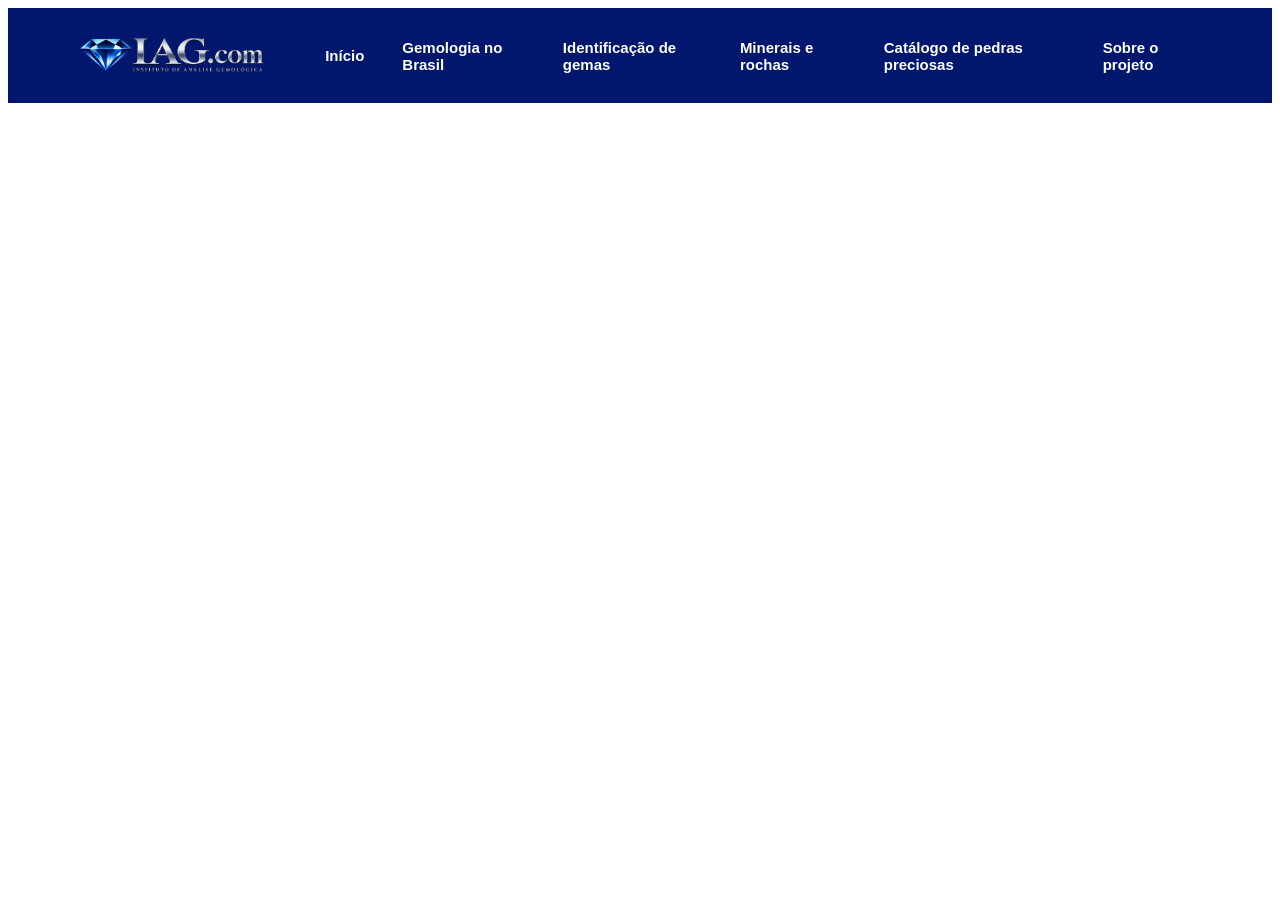
==== gemologia/front-end/brasil.html @ 61b3205f "Menu completo, imagem adicionada e alteração no html" ====
<!DOCTYPE html>
<html lang="pt-BR">
<head>
    <meta charset="UTF-8">
    <meta name="viewport" content="width=device-width, initial-scale=1.0">
    <title>Gemologia no Brasil</title>
    <link rel="stylesheet" href="css/style.css">
</head>
<body>
    <header>
        <div class="logoBarra">
            <a href="index.html" class="logo">
                <img src="imagens/Logotipo Diamante Azul IAG.com.png"
                alt="Logo do site/projeto">
            </a>
            <nav>
                <ul>
                    <li><a href="index.html">Início</a></li>
                    <li><a href="brasil.html">Gemologia no Brasil</a></li>
                    <li><a href="identificacao.html">Identificação de gemas</a></li>
                    <li><a href="minerais.html">Minerais e rochas</a></li>
                    <li><a href="catalogo.html">Catálogo de pedras preciosas</a></li>
                    <li><a href="sobre.html">Sobre o projeto</a></li>
                </ul>
            </nav>
        </div>
    </header>
    <main>
        <section>

        </section>
    </main>
    <footer>

    </footer>
</body>
</html>
---- gemologia/front-end/css/style.css ----
/* DESIGN SYSTEM */
:root {
    --cor-primaria: #00176D;
    --cor-secundaria: #0031E4;
    --cor-terciaria: #207ADB;
    --cor-clara: #ABE3FF;
    --cor-apoio: #006192;
    --cor-destaque: #4227B8;

    --cor-texto: #ffffff;

    --fonte-principal: Arial, sans-serif;
}

/* MENU */
.logoBarra {
    width: 100%;
    min-height: 75px;

    background-color: var(--cor-primaria);

    display: flex;
    align-items: center;
    justify-content: space-between;

    padding: 15px 5%;
    box-sizing: border-box;

    position: sticky;
    top: 0;
    z-index: 1000;
}
/* LOGO */
.logo{
    display: flex;
    align-items: center;
    flex-shrink: 0;
    margin-right: 40px;
}
.logo img{
    width: 200px;
    height: 65px;
    object-fit: contain;
}
/* menu */
.logoBarra nav{
    flex: 1;
}
/* NAVEGAÇÃO */
.logoBarra nav ul {
    display: flex;
    align-items: center;
    justify-content: space-between;
    gap: 10px;
    list-style: none;
    margin: 0;
    padding: 0;
}

/* links */
.logoBarra nav ul li a {
    display: block;
    color: var(--cor-texto);
    font-family: var(--fonte-principal);
    font-size: 15px;
    font-weight: 600;
    text-decoration: none;
    padding: 12px 14px;
    border-radius: 8px;
    transition: 0,3s;
}
/* HOVER */
.logoBarra nav ul li a:hover {
    background-color: var(--cor-secundaria);
    color: var(--cor-clara);
}

/* página atual */
.logoBarra nav ul li a[aria-current="page"]{
    background-color: var(--cor-apoio);
    color: var(--cor-texto);
}
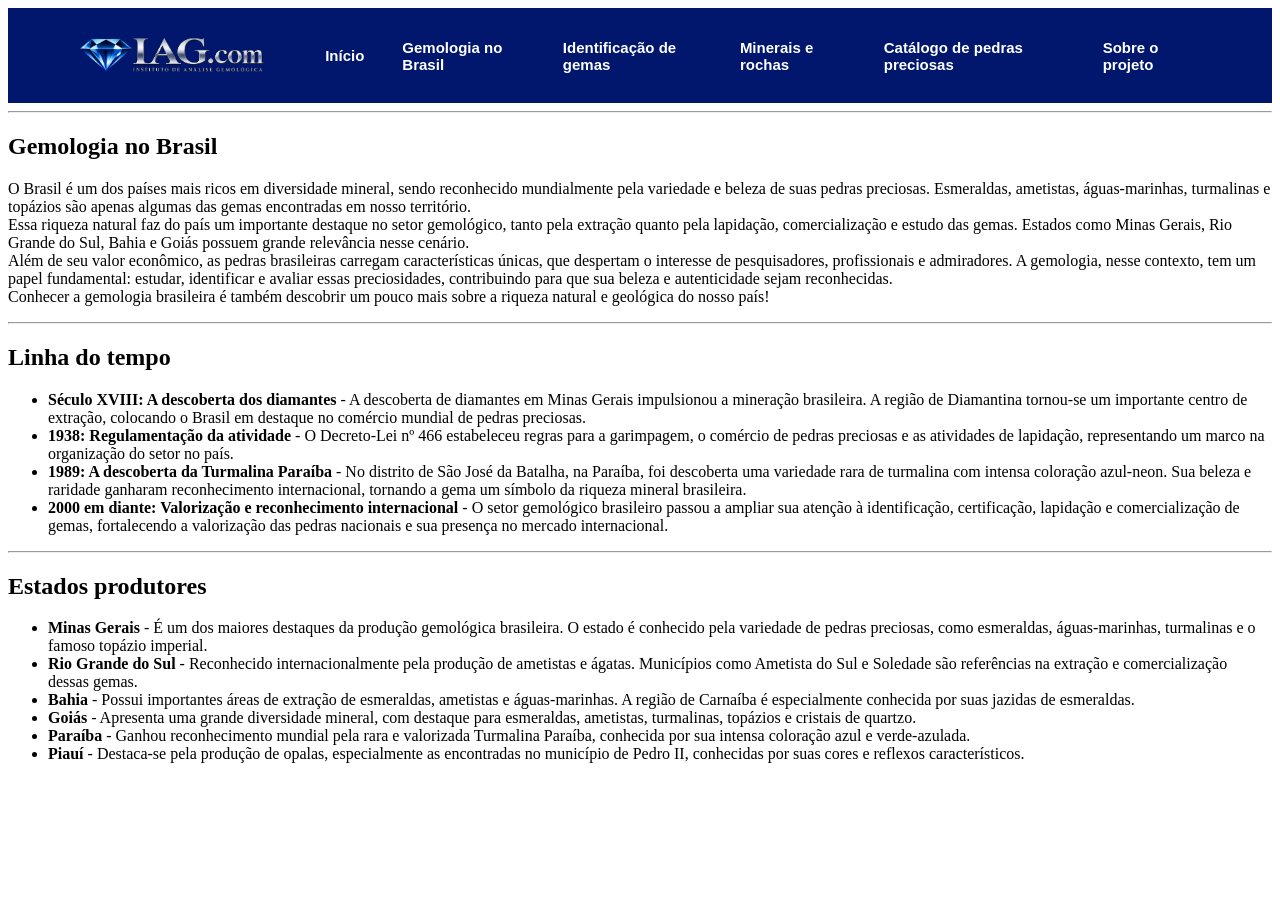
==== commit e0adb081: "Alguns textos escritos, desenvolvimento do html e algumas imagens" ====
--- a/gemologia/front-end/brasil.html
+++ b/gemologia/front-end/brasil.html
@@ -27,11 +27,37 @@
     </header>
     <main>
         <section>
+            <hr>
+            <h1>Gemologia no Brasil</h1>
+            <p>O Brasil é um dos países mais ricos em diversidade mineral, sendo reconhecido mundialmente pela variedade e beleza de suas pedras preciosas. Esmeraldas, ametistas, águas-marinhas, turmalinas e topázios são apenas algumas das gemas encontradas em nosso território. <br> Essa riqueza natural faz do país um importante destaque no setor gemológico, tanto pela extração quanto pela lapidação, comercialização e estudo das gemas. Estados como Minas Gerais, Rio Grande do Sul, Bahia e Goiás possuem grande relevância nesse cenário. <br> Além de seu valor econômico, as pedras brasileiras carregam características únicas, que despertam o interesse de pesquisadores, profissionais e admiradores. A gemologia, nesse contexto, tem um papel fundamental: estudar, identificar e avaliar essas preciosidades, contribuindo para que sua beleza e autenticidade sejam reconhecidas. <br> Conhecer a gemologia brasileira é também descobrir um pouco mais sobre a riqueza natural e geológica do nosso país!</p>
+        </section>
 
+        <section>
+            <hr>
+            <h2>Linha do tempo</h2>
+            <ul>
+                <li><strong>Século XVIII: A descoberta dos diamantes</strong> - A descoberta de diamantes em Minas Gerais impulsionou a mineração brasileira. A região de Diamantina tornou-se um importante centro de extração, colocando o Brasil em destaque no comércio mundial de pedras preciosas.</li>
+                <li><strong>1938: Regulamentação da atividade</strong> - O Decreto-Lei nº 466 estabeleceu regras para a garimpagem, o comércio de pedras preciosas e as atividades de lapidação, representando um marco na organização do setor no país.</li>
+                <li><strong>1989: A descoberta da Turmalina Paraíba</strong> - No distrito de São José da Batalha, na Paraíba, foi descoberta uma variedade rara de turmalina com intensa coloração azul-neon. Sua beleza e raridade ganharam reconhecimento internacional, tornando a gema um símbolo da riqueza mineral brasileira.</li>
+                <li><strong>2000 em diante: Valorização e reconhecimento internacional</strong> - O setor gemológico brasileiro passou a ampliar sua atenção à identificação, certificação, lapidação e comercialização de gemas, fortalecendo a valorização das pedras nacionais e sua presença no mercado internacional.</li>
+            </ul>
+        </section>
+
+        <section>
+            <hr>
+            <h2>Estados produtores</h2>
+            <ul>
+                <li><strong>Minas Gerais</strong> - É um dos maiores destaques da produção gemológica brasileira. O estado é conhecido pela variedade de pedras preciosas, como esmeraldas, águas-marinhas, turmalinas e o famoso topázio imperial.</li>
+                <li><strong>Rio Grande do Sul</strong> - Reconhecido internacionalmente pela produção de ametistas e ágatas. Municípios como Ametista do Sul e Soledade são referências na extração e comercialização dessas gemas.</li>
+                <li><strong>Bahia</strong> - Possui importantes áreas de extração de esmeraldas, ametistas e águas-marinhas. A região de Carnaíba é especialmente conhecida por suas jazidas de esmeraldas.</li>
+                <li><strong>Goiás</strong> - Apresenta uma grande diversidade mineral, com destaque para esmeraldas, ametistas, turmalinas, topázios e cristais de quartzo.</li>
+                <li><strong>Paraíba</strong> - Ganhou reconhecimento mundial pela rara e valorizada Turmalina Paraíba, conhecida por sua intensa coloração azul e verde-azulada.</li>
+                <li><strong>Piauí</strong> - Destaca-se pela produção de opalas, especialmente as encontradas no município de Pedro II, conhecidas por suas cores e reflexos característicos.</li>
+            </ul>
         </section>
     </main>
     <footer>
-
+        <!--Não sei o que colocar aqui, nem entendi aquela parte dos links lá-->
     </footer>
 </body>
 </html>
--- a/gemologia/front-end/css/style.css
+++ b/gemologia/front-end/css/style.css
@@ -6,9 +6,7 @@
     --cor-clara: #ABE3FF;
     --cor-apoio: #006192;
     --cor-destaque: #4227B8;
-
     --cor-texto: #ffffff;
-
     --fonte-principal: Arial, sans-serif;
 }
 
@@ -16,20 +14,17 @@
 .logoBarra {
     width: 100%;
     min-height: 75px;
-
     background-color: var(--cor-primaria);
-
     display: flex;
     align-items: center;
     justify-content: space-between;
-
     padding: 15px 5%;
     box-sizing: border-box;
-
     position: sticky;
     top: 0;
     z-index: 1000;
 }
+
 /* LOGO */
 .logo{
     display: flex;
@@ -37,15 +32,18 @@
     flex-shrink: 0;
     margin-right: 40px;
 }
+
 .logo img{
     width: 200px;
     height: 65px;
     object-fit: contain;
 }
-/* menu */
+
+/* MENU */
 .logoBarra nav{
     flex: 1;
 }
+
 /* NAVEGAÇÃO */
 .logoBarra nav ul {
     display: flex;
@@ -57,7 +55,7 @@
     padding: 0;
 }
 
-/* links */
+/* LINKS */
 .logoBarra nav ul li a {
     display: block;
     color: var(--cor-texto);
@@ -69,14 +67,33 @@
     border-radius: 8px;
     transition: 0,3s;
 }
+
 /* HOVER */
 .logoBarra nav ul li a:hover {
     background-color: var(--cor-secundaria);
     color: var(--cor-clara);
 }
 
-/* página atual */
+/* PÁGINA ATUAL */
 .logoBarra nav ul li a[aria-current="page"]{
     background-color: var(--cor-apoio);
     color: var(--cor-texto);
+}
+
+/* ACESSIBILIDADE */
+.logoBarra nav ul li a:focus-visible{
+    outline: 3px solid var(--cor-clara);
+    outline-offset: 3px;
+}
+
+/* GALERIA: INÍCIO */
+.galeria {
+    display: flex;
+    gap: 10px;
+}
+
+.galeria img {
+    width: 15%;
+    border: 2px solid white;
+    border-radius: 50%;
 }
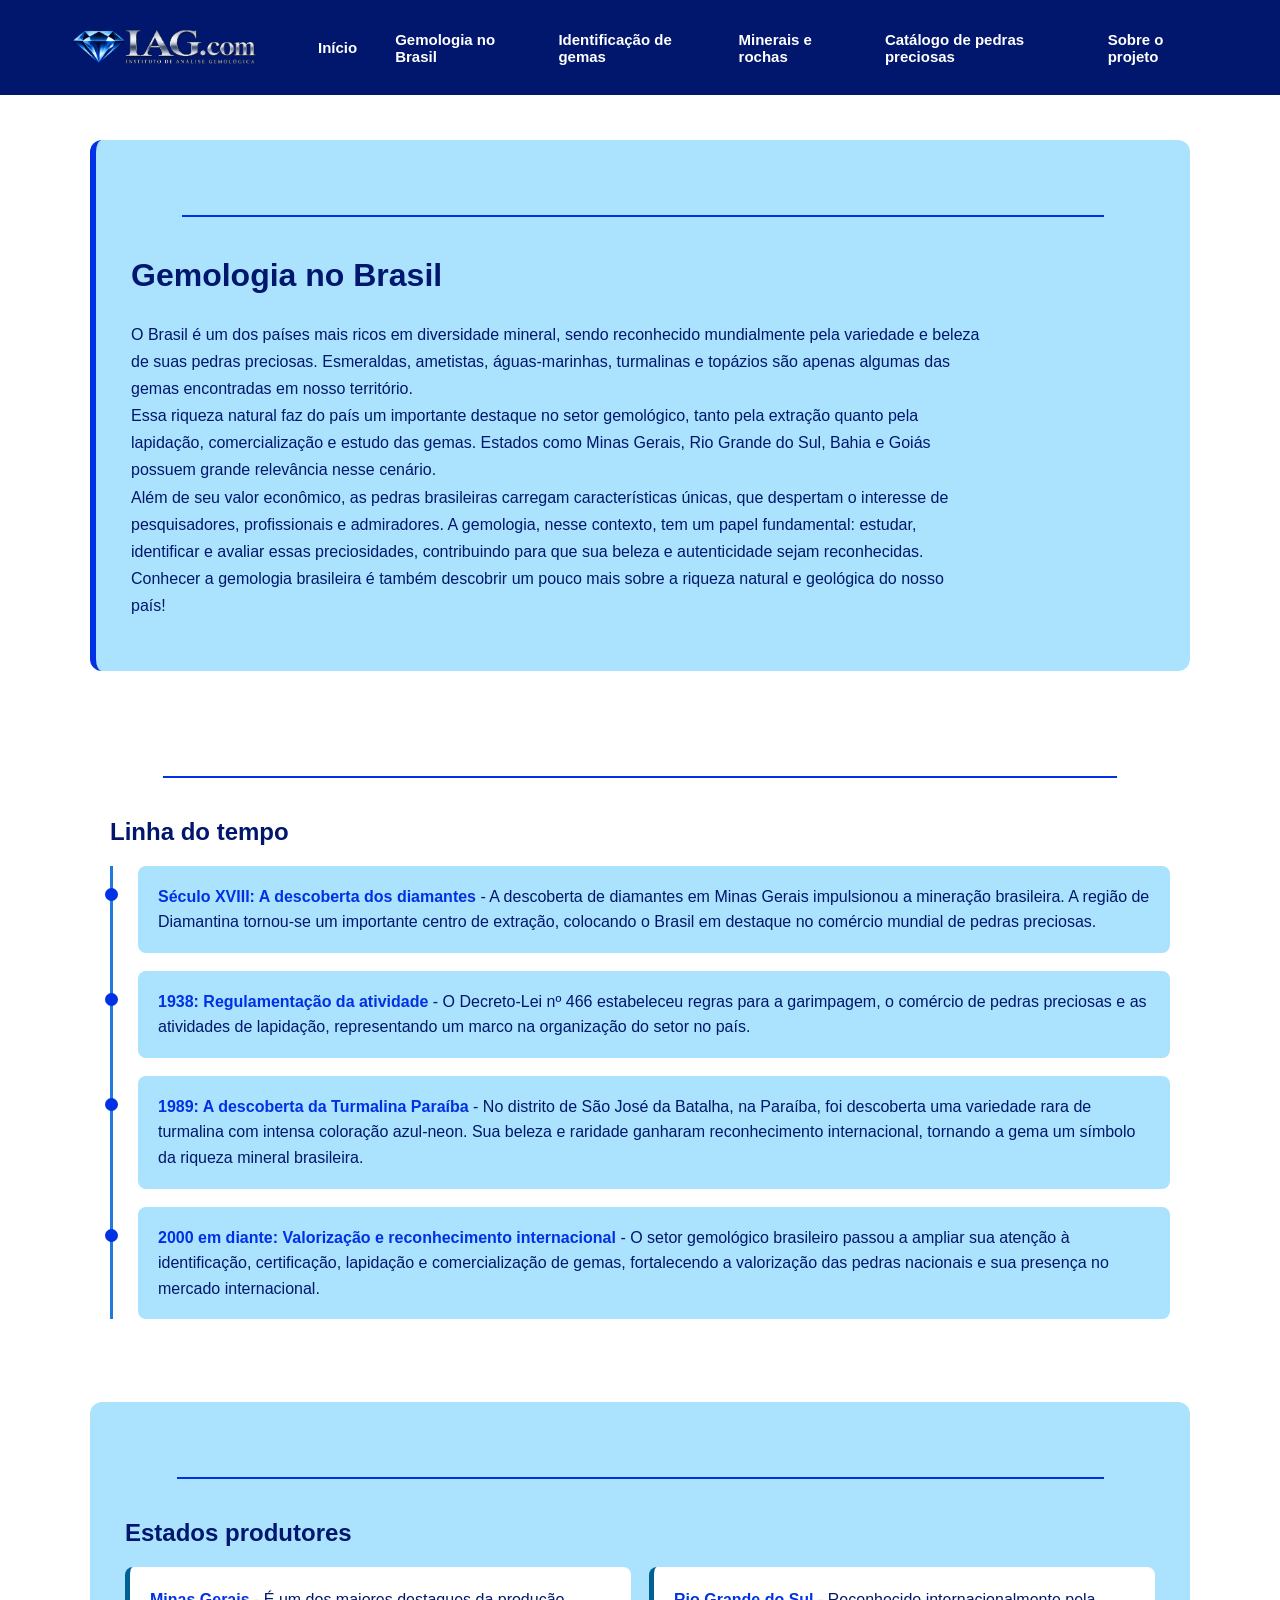
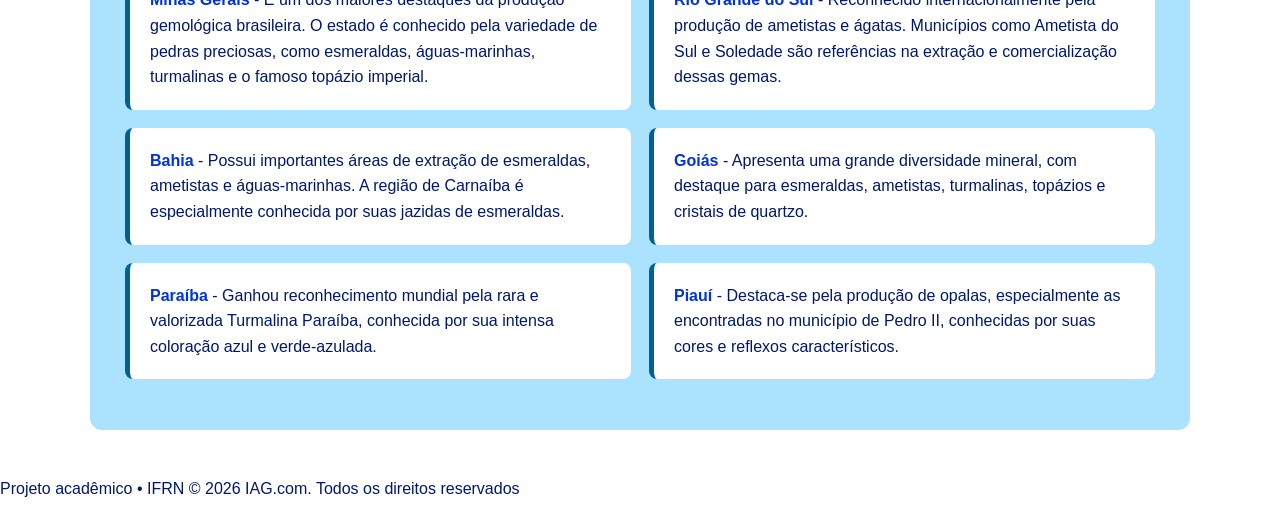
==== commit 67e16283: "Desenvolvimento de textos das páginas e algumas imagens" ====
--- a/gemologia/front-end/brasil.html
+++ b/gemologia/front-end/brasil.html
@@ -6,7 +6,7 @@
     <title>Gemologia no Brasil</title>
     <link rel="stylesheet" href="css/style.css">
 </head>
-<body>
+<body class="pagina-brasil">
     <header>
         <div class="logoBarra">
             <a href="index.html" class="logo">
@@ -26,13 +26,13 @@
         </div>
     </header>
     <main>
-        <section>
+        <section class="intro-brasil">
             <hr>
             <h1>Gemologia no Brasil</h1>
             <p>O Brasil é um dos países mais ricos em diversidade mineral, sendo reconhecido mundialmente pela variedade e beleza de suas pedras preciosas. Esmeraldas, ametistas, águas-marinhas, turmalinas e topázios são apenas algumas das gemas encontradas em nosso território. <br> Essa riqueza natural faz do país um importante destaque no setor gemológico, tanto pela extração quanto pela lapidação, comercialização e estudo das gemas. Estados como Minas Gerais, Rio Grande do Sul, Bahia e Goiás possuem grande relevância nesse cenário. <br> Além de seu valor econômico, as pedras brasileiras carregam características únicas, que despertam o interesse de pesquisadores, profissionais e admiradores. A gemologia, nesse contexto, tem um papel fundamental: estudar, identificar e avaliar essas preciosidades, contribuindo para que sua beleza e autenticidade sejam reconhecidas. <br> Conhecer a gemologia brasileira é também descobrir um pouco mais sobre a riqueza natural e geológica do nosso país!</p>
         </section>
 
-        <section>
+        <section class="linha-tempo">
             <hr>
             <h2>Linha do tempo</h2>
             <ul>
@@ -43,7 +43,7 @@
             </ul>
         </section>
 
-        <section>
+        <section class="estados-produtores">
             <hr>
             <h2>Estados produtores</h2>
             <ul>
@@ -57,7 +57,7 @@
         </section>
     </main>
     <footer>
-        <!--Não sei o que colocar aqui, nem entendi aquela parte dos links lá-->
+        <p>Projeto acadêmico • IFRN © 2026 IAG.com. Todos os direitos reservados</p>
     </footer>
 </body>
 </html>
--- a/gemologia/front-end/css/style.css
+++ b/gemologia/front-end/css/style.css
@@ -7,7 +7,78 @@
     --cor-apoio: #006192;
     --cor-destaque: #4227B8;
     --cor-texto: #ffffff;
+    --cor-fundo: #ffffff;
     --fonte-principal: Arial, sans-serif;
+}
+
+/* CONFIGURAÇÕES GERAIS */
+* {
+    box-sizing: border-box;
+}
+body {
+    margin: 0;
+    padding: 0;
+    font-family: var(--fonte-principal);
+    background-color: var(--cor-fundo);
+    color: var(--cor-primaria);
+}
+
+main {
+    width: 90%;
+    max-width: 1100px;
+    margin: 40px auto;
+}
+
+section {
+    margin-bottom: 45px;
+}
+
+h1 {
+    font-size: 32px;
+    color: var(--cor-primaria);
+}
+
+h2 {
+    font-size: 24px;
+    color: var(--cor-primaria);
+}
+
+h3 {
+    font-size: 18px;
+    color: var(--cor-primaria);
+}
+
+p {
+    font-size: 16px;
+    line-height: 1.7;
+}
+
+img {
+    max-width: 100%;
+    height: auto;
+}
+
+a {
+    color: var(--cor-secundaria);
+    text-decoration: underline;
+    transition: 0.3s;
+}
+
+a:hover {
+    color: var(--cor-destaque);
+}
+
+a:focus-visible {
+    outline: 3px solid var(--cor-secundaria);
+    outline-offset: 3px;
+}
+
+hr {
+    border: none;
+    height: 2px;
+    background-color: var(--cor-secundaria);
+    width: 90%;
+    margin: 40px auto;
 }
 
 /* MENU */
@@ -20,6 +91,9 @@
     justify-content: space-between;
     padding: 15px 5%;
     box-sizing: border-box;
+}
+
+header {
     position: sticky;
     top: 0;
     z-index: 1000;
@@ -96,4 +170,131 @@
     width: 15%;
     border: 2px solid white;
     border-radius: 50%;
+}
+
+/* PÁGINA GEOLOGIA NO BRASIL */
+.pagina-brasil main {
+    width: 90%;
+    max-width: 1100px;
+    margin: 45px auto;
+}
+/* APRESENTAÇÃO */
+.intro-brasil {
+    background-color: var(--cor-clara);
+    padding: 35px;
+    border-radius: 12px;
+    border-left: 6px solid var(--cor-secundaria);
+}
+
+.intro-brasil h1 {
+    margin-top: 0;
+}
+
+.intro-brasil p {
+    max-width: 850px;
+}
+
+/* LINHA DO TEMPO */
+
+.linha-tempo {
+    padding: 20px;
+}
+
+.linha-tempo ul {
+    list-style: none;
+    padding-left: 25px;
+    border-left: 3px solid var(--cor-terciaria);
+}
+
+.linha-tempo li {
+    position: relative;
+    background-color: var(--cor-clara);
+    padding: 18px 20px;
+    margin-bottom: 18px;
+    border-radius: 8px;
+    line-height: 1.6;
+    transition: 0.3s;
+}
+
+.linha-tempo li:hover {
+    background-color: var(--cor-terciaria);
+    color: var(--cor-texto);
+}
+
+.linha-tempo li::before {
+    content: "";
+    position: absolute;
+    width: 13px;
+    height: 13px;
+    background-color: var(--cor-secundaria);
+    border-radius: 50%;
+    left: -33px;
+    top: 22px;
+}
+
+.linha-tempo strong {
+    color: var(--cor-secundaria);
+}
+
+.linha-tempo li:hover strong {
+    color: var(--cor-texto);
+}
+
+/* ESTADOS PRODUTORES */
+.estados-produtores {
+    background-color: var(--cor-clara);
+    padding: 35px;
+    border-radius: 12px;
+}
+
+.estados-produtores ul {
+    display: grid;
+    grid-template-columns: repeat(2, 1fr);
+    gap: 18px;
+    list-style: none;
+    padding: 0;
+}
+
+.estados-produtores li {
+    background-color: var(--cor-fundo);
+    padding: 20px;
+    border-radius: 8px;
+    border-left: 5px solid var(--cor-apoio);
+    line-height: 1.6;
+    transition: 0,3s;
+}
+
+.estados-produtores li:hover {
+    border-left-color: var(--cor-destaque);
+}
+
+.estados-produtores strong {
+    color: var(--cor-secundaria);
+}
+
+/* GALERIA: MINERAIS E ROCHAS */
+.divMinRoc {
+    display: flex;
+}
+
+.divMinerais img {
+    width: 50%;
+    border: 2px solid white;
+    border-radius: 50%;
+}
+
+.divRochas img {
+    width: 35%;
+    border: 2px solid white;
+    border-radius: 50%;
+}
+
+.amostras {
+    display: flex;
+    gap: 15px;
+}
+
+.amostras img {
+    width: 20%;
+    border-radius: 10px;
 }
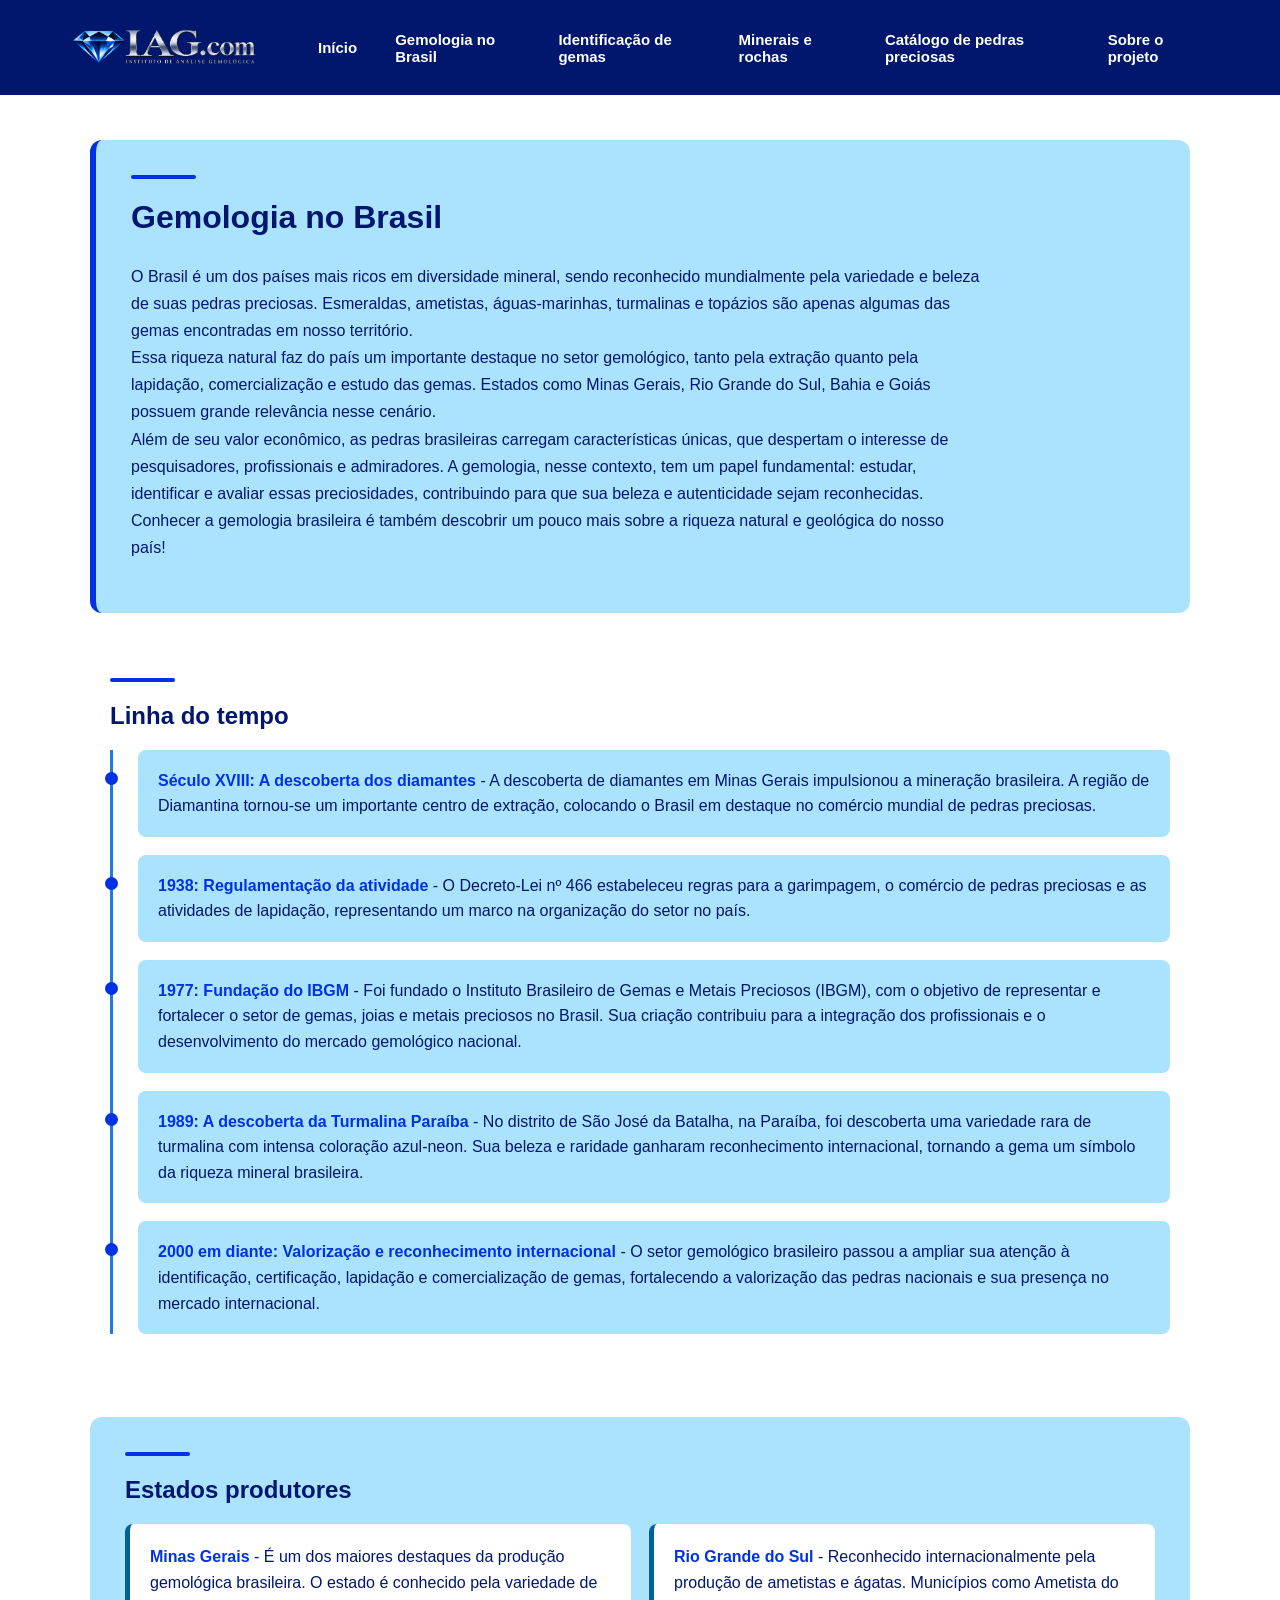
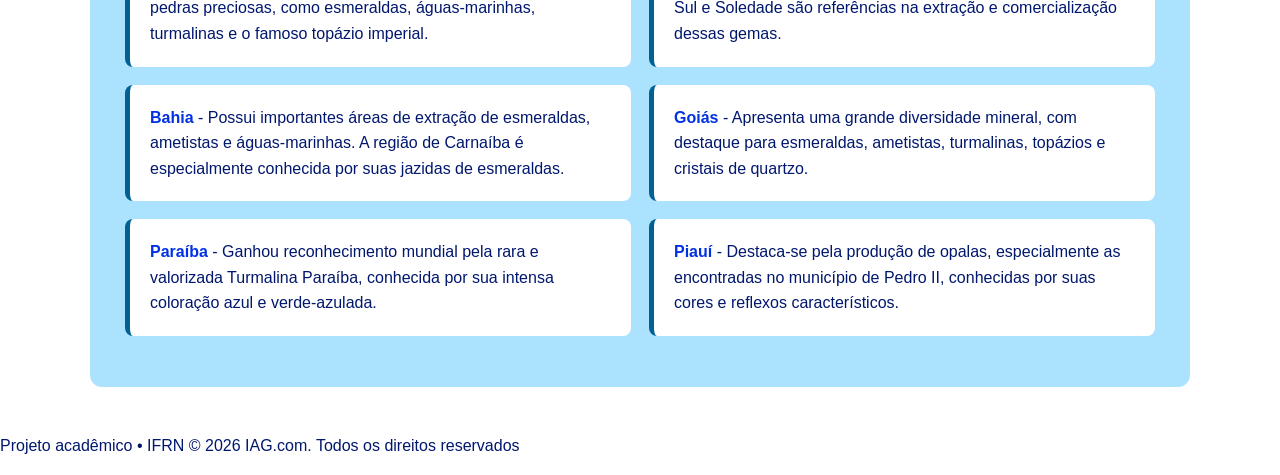
==== commit bfb654ea: "Imagens com fundo branco ou transparente e algumas alterações em imagens individuais" ====
--- a/gemologia/front-end/brasil.html
+++ b/gemologia/front-end/brasil.html
@@ -38,6 +38,7 @@
             <ul>
                 <li><strong>Século XVIII: A descoberta dos diamantes</strong> - A descoberta de diamantes em Minas Gerais impulsionou a mineração brasileira. A região de Diamantina tornou-se um importante centro de extração, colocando o Brasil em destaque no comércio mundial de pedras preciosas.</li>
                 <li><strong>1938: Regulamentação da atividade</strong> - O Decreto-Lei nº 466 estabeleceu regras para a garimpagem, o comércio de pedras preciosas e as atividades de lapidação, representando um marco na organização do setor no país.</li>
+                <li><strong>1977: Fundação do IBGM</strong> - Foi fundado o Instituto Brasileiro de Gemas e Metais Preciosos (IBGM), com o objetivo de representar e fortalecer o setor de gemas, joias e metais preciosos no Brasil. Sua criação contribuiu para a integração dos profissionais e o desenvolvimento do mercado gemológico nacional.</li>
                 <li><strong>1989: A descoberta da Turmalina Paraíba</strong> - No distrito de São José da Batalha, na Paraíba, foi descoberta uma variedade rara de turmalina com intensa coloração azul-neon. Sua beleza e raridade ganharam reconhecimento internacional, tornando a gema um símbolo da riqueza mineral brasileira.</li>
                 <li><strong>2000 em diante: Valorização e reconhecimento internacional</strong> - O setor gemológico brasileiro passou a ampliar sua atenção à identificação, certificação, lapidação e comercialização de gemas, fortalecendo a valorização das pedras nacionais e sua presença no mercado internacional.</li>
             </ul>
--- a/gemologia/front-end/css/style.css
+++ b/gemologia/front-end/css/style.css
@@ -74,11 +74,12 @@
 }
 
 hr {
+    width: 65px;
+    height: 4px;
+    margin: 0 0 20px;
+    background-color: var(--cor-secundaria);
     border: none;
-    height: 2px;
-    background-color: var(--cor-secundaria);
-    width: 90%;
-    margin: 40px auto;
+    border-radius: 5px;
 }
 
 /* MENU */
@@ -160,16 +161,161 @@
     outline-offset: 3px;
 }
 
+/* Página inicial */
+.pagina-inicio .inicio-apresentacao {
+    background-color: var(--cor-primaria);
+    padding: 45px;
+    border-radius: 15px;
+    margin-bottom: 55px;
+    color: var(--cor-texto);
+}
+.pagina-inicio .inicio-apresentacao hr {
+    width: 80px;
+    height: 4px;
+    margin: 0 0 25px;
+    background-color: var(--cor-clara);
+    border-radius: 5px;
+}
+.pagina-inicio .inicio-apresentacao h1 {
+    color: var(--cor-texto);
+    margin-bottom: 20px;
+}
+.pagina-inicio .inicio-apresentacao p {
+    color: var(--cor-texto);
+    max-width: 800px;
+    margin-bottom: 30px;
+}
+.pagina-inicio .inicio-apresentacao > a {
+    display: inline-block;
+    background-color: var(--cor-secundaria);
+    color: var(--cor-texto);
+    padding: 14px 25px;
+    border-radius: 8px;
+    text-decoration: none;
+    font-weight: bold;
+    transition: 0.3s;
+}
+.pagina-inicio .inicio-apresentacao > a:hover {
+    background-color: var(--cor-destaque);
+}
+.pagina-inicio .inicio-conteudo {
+    margin-bottom: 60px;
+}
+.pagina-inicio .inicio-conteudo hr,
+.pagina-inicio .inicio-gemas hr {
+    width: 65px;
+    height: 4px;
+    margin: 0 0 20px;
+    background-color: var(--cor-secundaria);
+    border-radius: 5px;
+}
+.pagina-inicio .inicio-conteudo h2,
+.pagina-inicio .inicio-gemas h2 {
+    margin-bottom: 30px;
+}
+.pagina-inicio .inicio-conteudo ul {
+    display: grid;
+    grid-template-columns: repeat(2, 1fr);
+    gap: 20px;
+    list-style: none;
+    padding: 0;
+}
+.pagina-inicio .inicio-conteudo li {
+    background-color: var(--cor-clara);
+    border-left: 5px solid var(--cor-secundaria);
+    border-radius: 10px;
+    padding: 25px;
+    transition: 0.3s;
+}
+.pagina-inicio .inicio-conteudo {
+    margin-bottom: 60px;
+}
+.pagina-inicio .inicio-conteudo hr,
+.pagina-inicio .inicio-gemas hr {
+    width: 65px;
+    height: 4px;
+    margin: 0 0 20px;
+    background-color: var(--cor-secundaria);
+    border-radius: 5px;
+}
+.pagina-inicio .inicio-conteudo h2,
+.pagina-inicio .inicio-gemas h2 {
+    margin-bottom: 30px;
+}
+.pagina-inicio .inicio-conteudo ul {
+    display: grid;
+    grid-template-columns: repeat(2, 1fr);
+    gap: 20px;
+    list-style: none;
+    padding: 0;
+}
+.pagina-inicio .inicio-conteudo li {
+    background-color: var(--cor-clara);
+    border-left: 5px solid var(--cor-secundaria);
+    border-radius: 10px;
+    padding: 25px;
+    transition: 0.3s;
+}
+.pagina-inicio .inicio-conteudo li:hover {
+    background-color: var(--cor-terciaria);
+}
+.pagina-inicio .inicio-conteudo li a {
+    display: block;
+    color: var(--cor-primaria);
+    text-decoration: none;
+    font-weight: bold;
+}
+.pagina-inicio .inicio-conteudo li:hover a {
+    color: var(--cor-texto);
+}
+.pagina-inicio .inicio-gemas {
+    text-align: center;
+    margin-bottom: 60px;
+}
+.pagina-inicio .inicio-gemas hr {
+    margin: 0 auto 20px;
+}
 /* GALERIA: INÍCIO */
-.galeria {
+.pagina-inicio .galeria {
+    margin: 30px 0;
+}
+.pagina-inicio .galeria a {
     display: flex;
-    gap: 10px;
-}
-
-.galeria img {
-    width: 15%;
-    border: 2px solid white;
-    border-radius: 50%;
+    flex-direction: row;
+    gap: 22px;
+    width: 100%;
+    background: transparent;
+    padding: 0;
+    overflow: visible;
+}
+.pagina-inicio .galeria img {
+    flex: 1;
+    min-width: 0;
+    height: 220px;
+    object-fit: contain;
+    padding: 18px;
+    background-color: var(--cor-fundo);
+    border: 1px solid var(--cor-clara);
+    border-radius: 14px;
+    box-shadow: 0 3px 10px rgba(0, 23, 109, 0.06);
+    transition: transform 0.3s ease, box-shadow 0.3s ease;
+}
+.pagina-inicio .galeria img:hover {
+    transform: scale(1.06);
+    box-shadow: 0 6px 18px rgba(0, 23, 109, 0.15);
+}
+.pagina-inicio .inicio-gemas > a {
+    display: inline-block;
+    background-color: var(--cor-secundaria);
+    color: var(--cor-texto);
+    padding: 13px 22px;
+    border-radius: 8px;
+    text-decoration: none;
+    font-weight: bold;
+    transition: 0.3s;
+}
+.pagina-inicio .inicio-gemas > a:hover {
+    background-color: var(--cor-destaque);
 }
 
 /* PÁGINA GEOLOGIA NO BRASIL */
@@ -272,29 +418,137 @@
     color: var(--cor-secundaria);
 }
 
+/* PÁGINA MINERAIS E ROCHAS */
+body:has(.divMinRoc) main > section:first-child {
+    background-color: var(--cor-primaria);
+    color: var(--cor-texto);
+    padding: 40px;
+    margin: 35px auto;
+    border-radius: 16px;
+}
+body:has(.divMinRoc) main > section:first-child hr {
+    width: 65px;
+    height: 4px;
+    background-color: var(--cor-clara);
+    border: none;
+    border-radius: 5px;
+    margin: 0 0 22px;
+}
+.pagina-minerais main > section:first-child h1 {
+    display: block;
+    color: var(--cor-texto);
+    font-size: 32px;
+    margin: 20px 0;
+}
+body:has(.divMinRoc) main > section:first-child p {
+    font-size: 16px;
+    line-height: 1.8;
+    text-align: justify;
+}
+body:has(.divMinRoc) .divMinRoc {
+    display: grid;
+    grid-template-columns: 1fr 1fr;
+    gap: 30px;
+    margin: 35px 0;
+}
+body:has(.divMinRoc) .divMinerais,
+body:has(.divMinRoc) .divRochas {
+    background-color: var(--cor-clara);
+    padding: 25px;
+    border-radius: 15px;
+    border: 1px solid var(--cor-terciaria);
+}
+
+body:has(.divMinRoc) .divMinRoc h2 {
+    color: var(--cor-primaria);
+    font-size: 24px;
+    margin-bottom: 20px;
+}
+body:has(.divMinRoc) .divMinRoc img {
+    width: 100%;
+    height: 230px;
+    object-fit: cover;
+    border-radius: 12px;
+    margin-bottom: 20px;
+}
+body:has(.divMinRoc) .divMinRoc ul {
+    padding-left: 22px;
+    line-height: 1.7;
+}
+body:has(.divMinRoc) .divMinRoc li {
+    margin-bottom: 12px;
+    color: var(--cor-primaria);
+}
+
 /* GALERIA: MINERAIS E ROCHAS */
-.divMinRoc {
+body:has(.divMinRoc) main > section:last-child {
+    margin: 50px 0;
+}
+
+body:has(.divMinRoc) main > section:last-child h2 {
+    color: var(--cor-primaria);
+    font-size: 24px;
+    margin-bottom: 25px;
+}
+
+body:has(.divMinRoc) .amostras {
+    display: grid;
+    grid-template-columns: repeat(4, 1fr);
+    gap: 22px;
+}
+
+body:has(.divMinRoc) .amostras img {
+    width: 100%;
+    height: 210px;
+    object-fit: cover;
+    padding: 8px;
+    background-color: var(--cor-fundo);
+    border: 1px solid var(--cor-clara);
+    border-radius: 14px;
+    box-shadow: 0 3px 10px rgba(0, 23, 109, 0.08);
+    transition: box-shadow 0.3s ease, border-color 0.3s ease;
+}
+
+body:has(.divMinRoc) .amostras img:hover {
+    border-color: var(--cor-secundaria);
+    box-shadow: 0 6px 16px rgba(0, 23, 109, 0.18);
+}
+
+/* GALERIA: CATÁLOGO */
+.cat > {
     display: flex;
 }
 
-.divMinerais img {
-    width: 50%;
-    border: 2px solid white;
+.cat div img {
+    width: 15%;
+    border: 2px;
+    border-color: var(--cor-secundaria);
     border-radius: 50%;
 }
 
-.divRochas img {
-    width: 35%;
-    border: 2px solid white;
-    border-radius: 50%;
-}
-
-.amostras {
-    display: flex;
-    gap: 15px;
-}
-
-.amostras img {
+/* ALTERAÇÕES EM IMAGENS INDIVIDUAIS */
+
+#agua-marinha {
+    position: relative;
+    top: 30px;
+    width: 23%;
+}
+
+#esmeralda2 {
+    position: relative;
+    top: 25px;
     width: 20%;
-    border-radius: 10px;
+}
+
+#granada {
+    position: relative;
+    top: 50px;
+    width: 19%;
+}
+
+#rubi {
+    position: relative;
+    bottom: 1;
+    right: 50px;
+    width: 27%;
 }
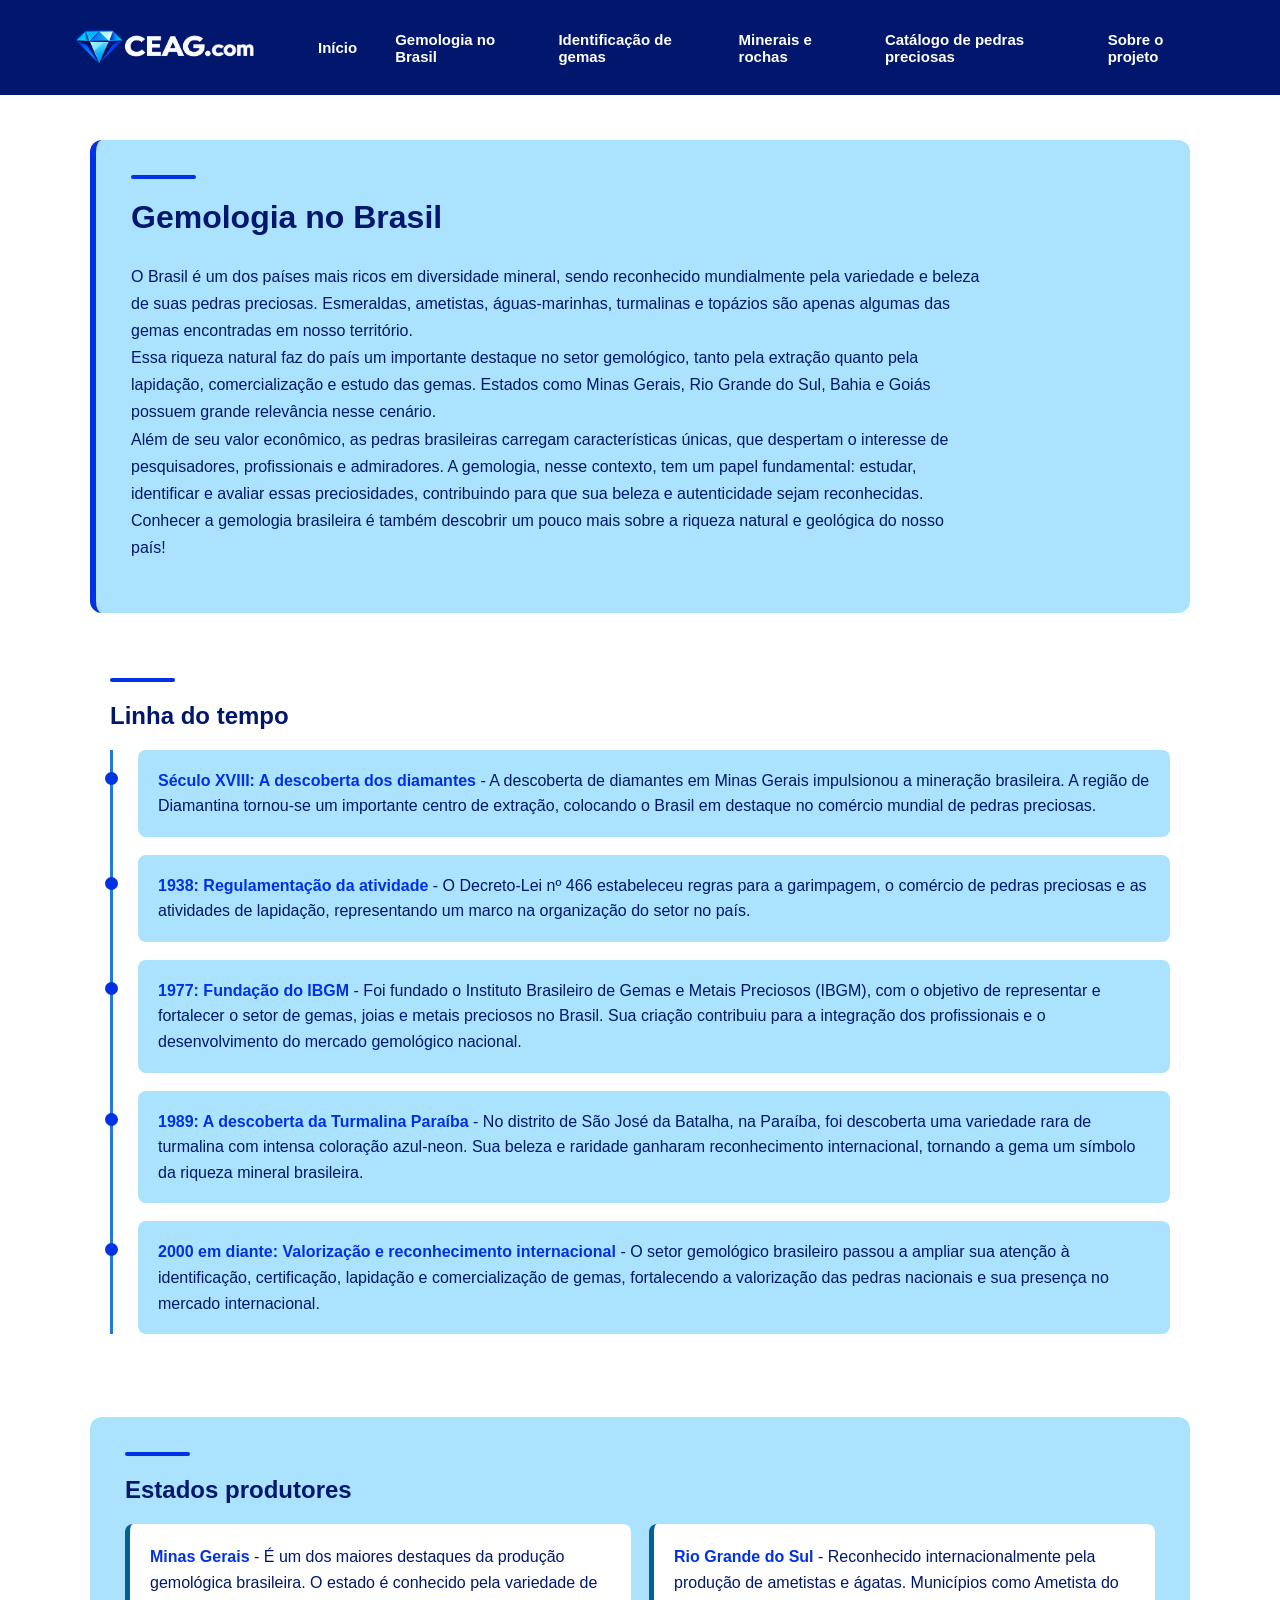
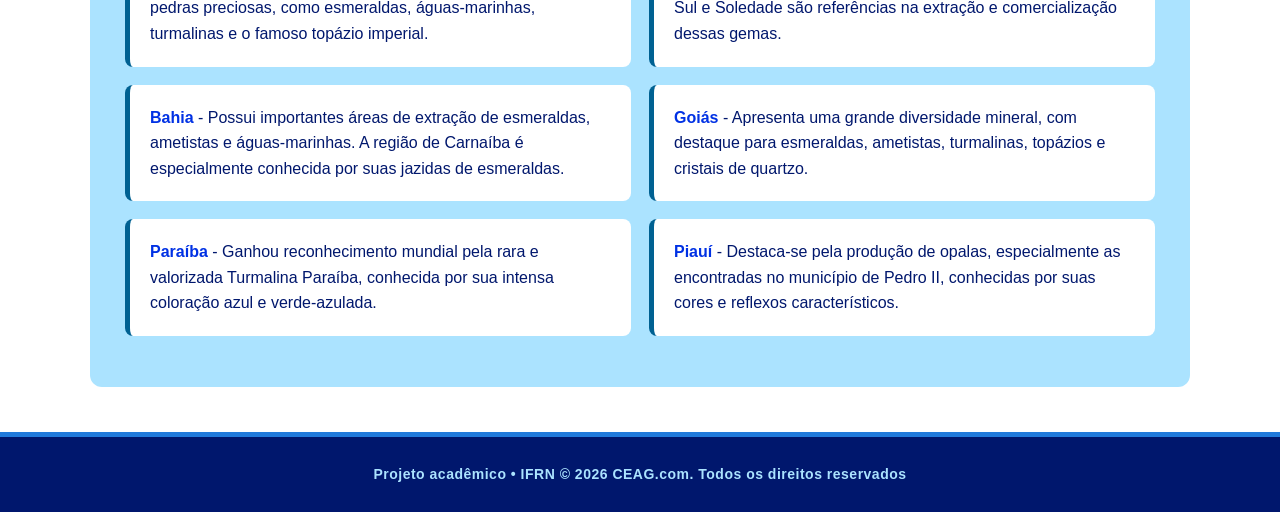
==== commit 63d4d8a3: "Alterações na logo e nome do site" ====
--- a/gemologia/front-end/brasil.html
+++ b/gemologia/front-end/brasil.html
@@ -10,7 +10,7 @@
     <header>
         <div class="logoBarra">
             <a href="index.html" class="logo">
-                <img src="imagens/Logotipo Diamante Azul IAG.com.png"
+                <img src="imagens/Logo CEAG.com com Diamante Azul Facetado.png"
                 alt="Logo do site/projeto">
             </a>
             <nav>
@@ -58,7 +58,7 @@
         </section>
     </main>
     <footer>
-        <p>Projeto acadêmico • IFRN © 2026 IAG.com. Todos os direitos reservados</p>
+        <p>Projeto acadêmico • IFRN © 2026 CEAG.com. Todos os direitos reservados</p>
     </footer>
 </body>
 </html>
--- a/gemologia/front-end/css/style.css
+++ b/gemologia/front-end/css/style.css
@@ -514,6 +514,108 @@
     box-shadow: 0 6px 16px rgba(0, 23, 109, 0.18);
 }
 
+/* PÁGINA IDENTIFICAÇÃO DE GEMAS */
+
+.pagina-identificacao main {
+    padding: 35px 6%;
+}
+
+.pagina-identificacao .introducao-identificacao {
+    background-color: var(--cor-primaria);
+    color: var(--cor-texto);
+    padding: 35px;
+    border-radius: 12px;
+    margin-bottom: 35px;
+    border-left: 7px solid var(--cor-terciaria);
+}
+
+.pagina-identificacao .introducao-identificacao hr {
+    width: 100px;
+    height: 6px;
+    background-color: var(--cor-terciaria);
+    border: none;
+    border-radius: 10px;
+    margin: 0 0 25px 0;
+}
+
+.pagina-identificacao .introducao-identificacao h1 {
+    color: var(--cor-texto);
+    font-size: 32px;
+    margin-bottom: 20px;
+}
+
+.pagina-identificacao .introducao-identificacao p {
+    font-size: 16px;
+    line-height: 1.8;
+    text-align: justify;
+}
+
+.pagina-identificacao .propriedade-identificacao {
+    background-color: var(--cor-clara);
+    padding: 30px;
+    border-radius: 12px;
+    margin-bottom: 35px;
+}
+
+.pagina-identificacao .propriedade-identificacao h2 {
+    color: var(--cor-primaria);
+    font-size: 24px;
+    margin-bottom: 25px;
+    border-bottom: 3px solid var(--cor-terciaria);
+    padding-bottom: 12px;
+}
+
+.pagina-identificacao .propriedade-identificacao h3 {
+    color: var(--cor-secundaria);
+    font-size: 18px;
+    margin-top: 22px;
+    margin-bottom: 8px;
+    padding-left: 12px;
+    border-left: 4px solid var(--cor-terciaria);
+}
+
+.pagina-identificacao .propriedade-identificacao p {
+    color: var(--cor-primaria);
+    font-size: 16px;
+    line-height: 1.7;
+    margin-left: 16px;
+    text-align: justify;
+}
+
+.pagina-identificacao .escala-mohs-identificacao caption {
+    color: var(--cor-primaria);
+    font-size: 24px;
+    font-weight: bold;
+    padding: 15px;
+    caption-side: top;
+}
+
+.pagina-identificacao .escala-mohs-identificacao table {
+    width: 100%;
+    border-collapse: collapse;
+    background-color: var(--cor-fundo);
+    border: none;
+}
+
+.pagina-identificacao .escala-mohs-identificacao thead th {
+    background-color: var(--cor-secundaria);
+    color: var(--cor-texto);
+    padding: 15px;
+}
+
+.pagina-identificacao .escala-mohs-identificacao tbody th {
+    background-color: var(--cor-clara);
+    color: var(--cor-primaria);
+    padding: 12px;
+}
+
+.pagina-identificacao .escala-mohs-identificacao td {
+    background-color: var(--cor-fundo);
+    color: var(--cor-primaria);
+    padding: 12px;
+    text-align: center;
+    border: 1px solid var(--cor-terciaria);
+}
 /* GALERIA: CATÁLOGO */
 .cat > {
     display: flex;
@@ -551,4 +653,24 @@
     bottom: 1;
     right: 50px;
     width: 27%;
+}
+
+/* RODAPÉ */
+
+ footer {
+    background-color: var(--cor-primaria);
+    color: var(--cor-texto);
+    padding: 25px;
+    text-align: center;
+    border-top: 5px solid var(--cor-terciaria);
+}
+
+footer p {
+    font-size: 14px;
+    color: var(--cor-clara);
+    font-weight: bold;
+    letter-spacing: 0.5px;
+    line-height: 1.8;
+    text-align: center;
+    margin: 0 auto;
 }
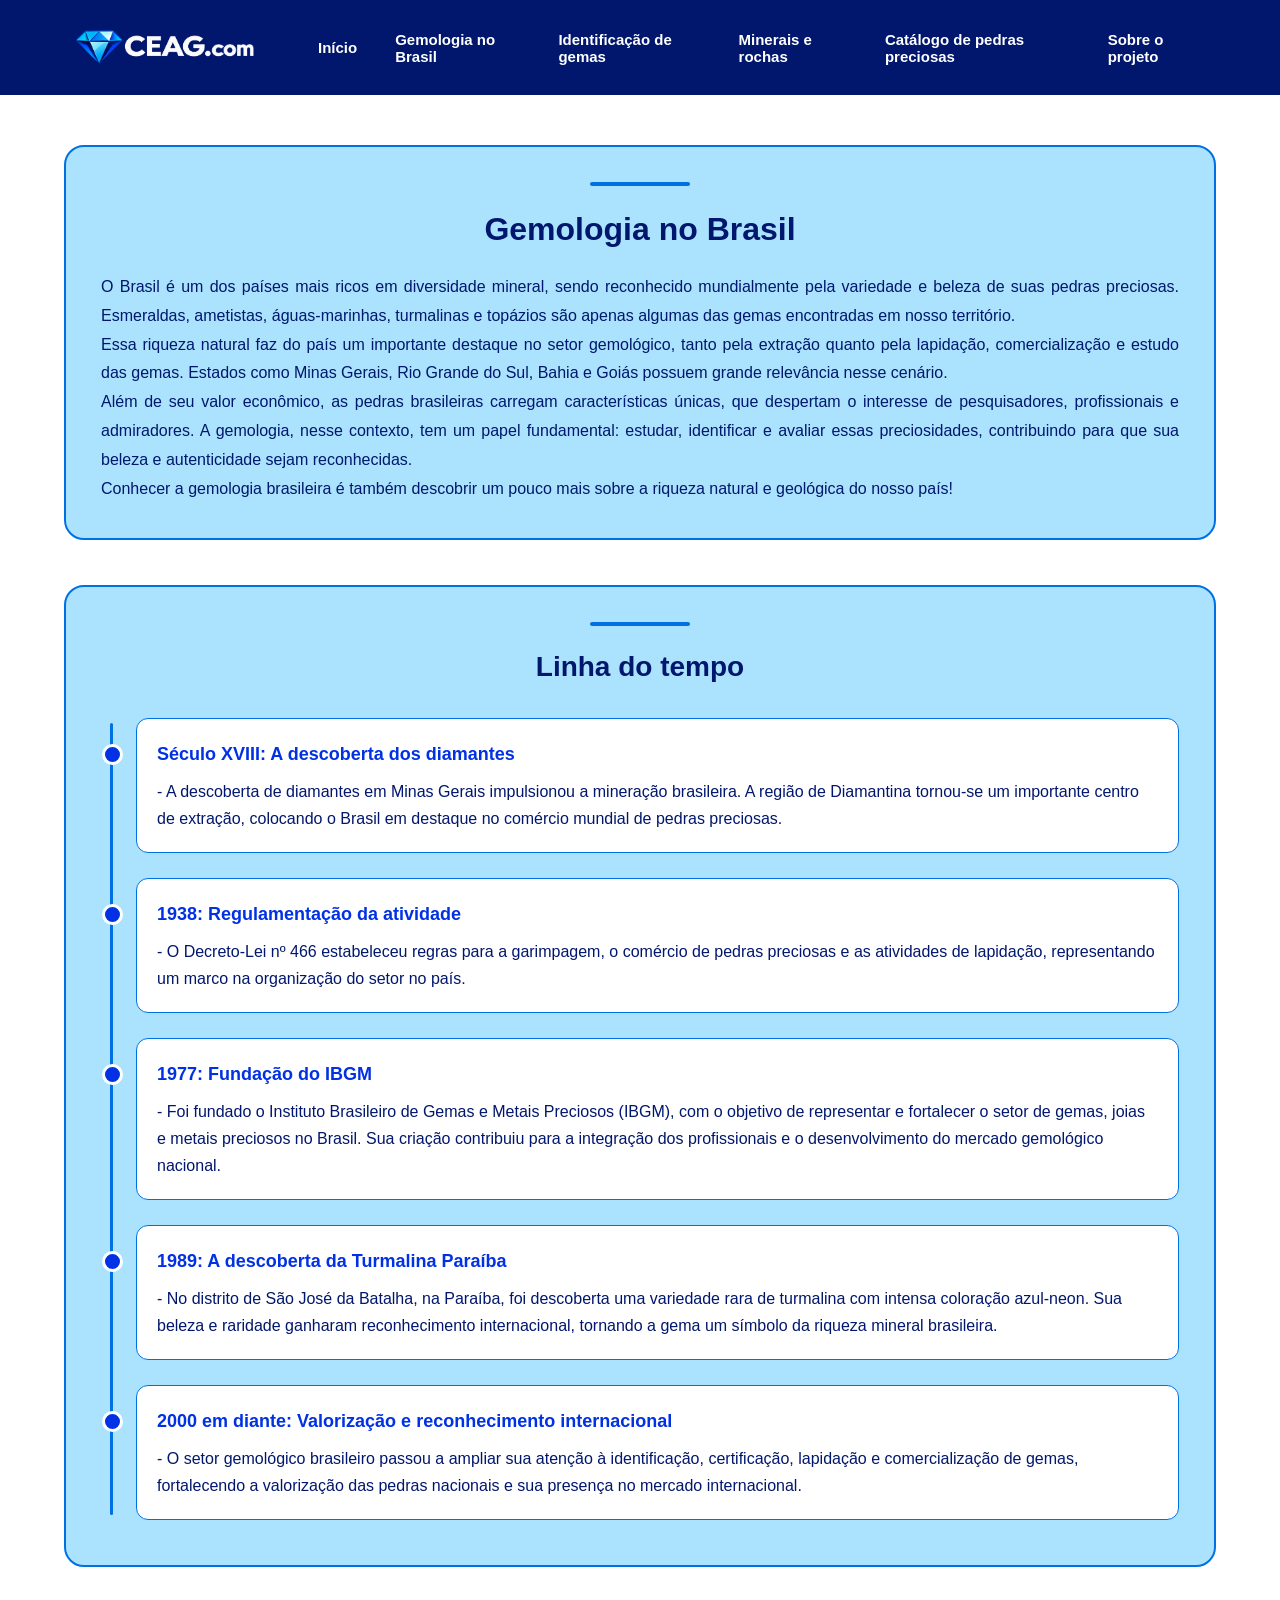
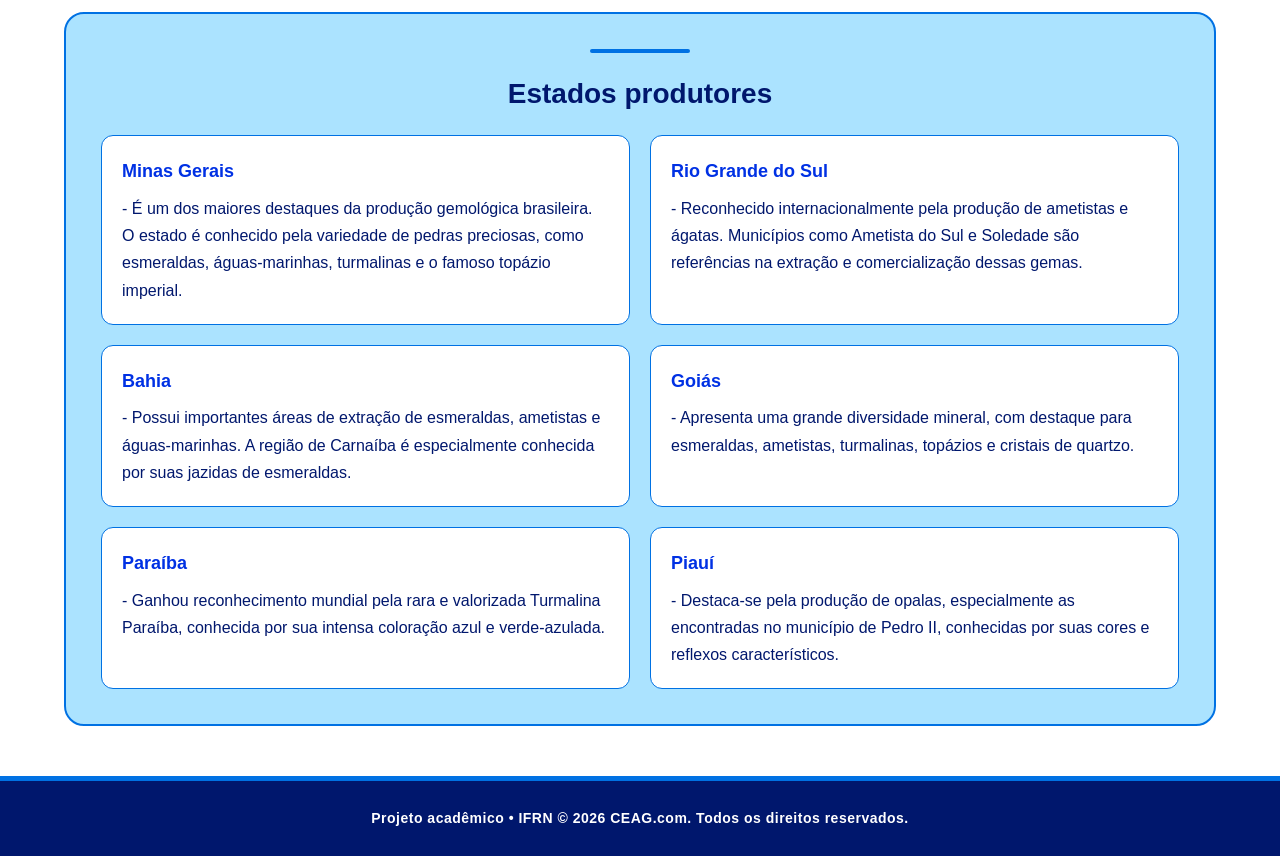
==== commit 24e997dd: "Alterções, nova estilização de algumas páginas e feito parte do sistema do catalogo" ====
--- a/gemologia/front-end/brasil.html
+++ b/gemologia/front-end/brasil.html
@@ -58,7 +58,7 @@
         </section>
     </main>
     <footer>
-        <p>Projeto acadêmico • IFRN © 2026 CEAG.com. Todos os direitos reservados</p>
+        <p>Projeto acadêmico • IFRN © 2026 CEAG.com. Todos os direitos reservados.</p>
     </footer>
 </body>
 </html>
--- a/gemologia/front-end/css/style.css
+++ b/gemologia/front-end/css/style.css
@@ -2,7 +2,7 @@
 :root {
     --cor-primaria: #00176D;
     --cor-secundaria: #0031E4;
-    --cor-terciaria: #207ADB;
+    --cor-terciaria: #0071E3;
     --cor-clara: #ABE3FF;
     --cor-apoio: #006192;
     --cor-destaque: #4227B8;
@@ -321,197 +321,443 @@
 /* PÁGINA GEOLOGIA NO BRASIL */
 .pagina-brasil main {
     width: 90%;
-    max-width: 1100px;
-    margin: 45px auto;
-}
-/* APRESENTAÇÃO */
-.intro-brasil {
+    max-width: 1200px;
+    margin: 50px auto;
+}
+
+.intro-brasil, .linha-tempo, .estados-produtores {
+    margin-bottom: 45px;
+    padding: 35px;
     background-color: var(--cor-clara);
-    padding: 35px;
-    border-radius: 12px;
-    border-left: 6px solid var(--cor-secundaria);
+    border: 2px solid var(--cor-terciaria);
+    border-radius: 20px;
+    box-sizing: border-box;
+}
+
+.pagina-brasil main hr {
+    width: 100px;
+    height: 4px;
+    margin: 0 auto 25px;
+    border: none;
+    border-radius: 10px;
+    background-color: var(--cor-terciaria);
+}
+
+.intro-brasil h1, .linha-tempo h2, .estados-produtores h2 {
+    color: var(--cor-primaria);
+    font-family: var(--fonte-principal);
+    text-align: center;
+    margin: 0 0 25px;
 }
 
 .intro-brasil h1 {
-    margin-top: 0;
+    font-size: 32px;
+}
+
+.linha-tempo h2,
+.estados-produtores h2 {
+    font-size: 28px;
 }
 
 .intro-brasil p {
-    max-width: 850px;
-}
-
-/* LINHA DO TEMPO */
-
-.linha-tempo {
-    padding: 20px;
+    color: var(--cor-primaria);
+    font-family: var(--fonte-principal);
+    font-size: 16px;
+    line-height: 1.8;
+    text-align: justify;
+    margin: 0;
 }
 
 .linha-tempo ul {
+    position: relative;
     list-style: none;
-    padding-left: 25px;
-    border-left: 3px solid var(--cor-terciaria);
+    margin: 0;
+    padding: 10px 0 10px 35px;
+}
+
+.linha-tempo ul::before {
+    content: "";
+    position: absolute;
+    top: 15px;
+    bottom: 15px;
+    left: 9px;
+    width: 3px;
+    background-color: var(--cor-terciaria);
+    border-radius: 10px;
 }
 
 .linha-tempo li {
     position: relative;
-    background-color: var(--cor-clara);
-    padding: 18px 20px;
-    margin-bottom: 18px;
-    border-radius: 8px;
-    line-height: 1.6;
-    transition: 0.3s;
-}
-
-.linha-tempo li:hover {
-    background-color: var(--cor-terciaria);
-    color: var(--cor-texto);
+    margin-bottom: 25px;
+    padding: 20px;
+    background-color: var(--cor-fundo);
+    border: 1px solid var(--cor-terciaria);
+    border-radius: 12px;
+    color: var(--cor-primaria);
+    font-family: var(--fonte-principal);
+    font-size: 16px;
+    line-height: 1.7;
+}
+
+.linha-tempo li:last-child {
+    margin-bottom: 0;
 }
 
 .linha-tempo li::before {
     content: "";
     position: absolute;
-    width: 13px;
-    height: 13px;
+    top: 25px;
+    left: -35px;
+    width: 15px;
+    height: 15px;
     background-color: var(--cor-secundaria);
+    border: 3px solid var(--cor-fundo);
     border-radius: 50%;
-    left: -33px;
-    top: 22px;
-}
-
-.linha-tempo strong {
+}
+
+.linha-tempo li strong {
+    display: block;
+    margin-bottom: 8px;
     color: var(--cor-secundaria);
-}
-
-.linha-tempo li:hover strong {
-    color: var(--cor-texto);
-}
-
-/* ESTADOS PRODUTORES */
-.estados-produtores {
-    background-color: var(--cor-clara);
-    padding: 35px;
-    border-radius: 12px;
+    font-size: 18px;
 }
 
 .estados-produtores ul {
     display: grid;
-    grid-template-columns: repeat(2, 1fr);
-    gap: 18px;
+    grid-template-columns: repeat(2, minmax(0, 1fr));
+    gap: 20px;
     list-style: none;
+    margin: 0;
     padding: 0;
 }
 
 .estados-produtores li {
-    background-color: var(--cor-fundo);
     padding: 20px;
-    border-radius: 8px;
-    border-left: 5px solid var(--cor-apoio);
-    line-height: 1.6;
-    transition: 0,3s;
-}
-
-.estados-produtores li:hover {
-    border-left-color: var(--cor-destaque);
-}
-
-.estados-produtores strong {
+    background-color: var(--cor-fundo);
+    border: 1px solid var(--cor-terciaria);
+    border-radius: 12px;
+    color: var(--cor-primaria);
+    font-family: var(--fonte-principal);
+    font-size: 16px;
+    line-height: 1.7;
+}
+
+.estados-produtores li strong {
+    display: block;
+    margin-bottom: 8px;
     color: var(--cor-secundaria);
+    font-size: 18px;
 }
 
 /* PÁGINA MINERAIS E ROCHAS */
-body:has(.divMinRoc) main > section:first-child {
+.intro-minerais {
+    width: 85%;
+    max-width: 1100px;
+    margin: 50px auto;
+    padding: 35px 45px;
     background-color: var(--cor-primaria);
-    color: var(--cor-texto);
-    padding: 40px;
-    margin: 35px auto;
-    border-radius: 16px;
-}
-body:has(.divMinRoc) main > section:first-child hr {
-    width: 65px;
-    height: 4px;
+    border: 1px solid var(--cor-terciaria);
+    border-left: 8px solid var(--cor-secundaria);
+    border-radius: 18px;
+    box-sizing: border-box;
+}
+
+.intro-minerais hr {
+    width: 120px;
+    height: 5px;
+    margin: 0 0 30px;
+    border: none;
+    border-radius: 10px;
     background-color: var(--cor-clara);
-    border: none;
-    border-radius: 5px;
-    margin: 0 0 22px;
-}
-.pagina-minerais main > section:first-child h1 {
+}
+
+.intro-minerais hr::after {
+    content: "";
     display: block;
-    color: var(--cor-texto);
+    width: 40px;
+    height: 5px;
+    margin-left: 0;
+    border-radius: 10px;
+    background-color: var(--cor-terciaria);
+}
+
+.intro-minerais h1 {
+    color: var(--cor-texto);
+    font-family: var(--fonte-principal);
     font-size: 32px;
-    margin: 20px 0;
-}
-body:has(.divMinRoc) main > section:first-child p {
+    text-align: left;
+    margin: 0 0 25px;
+}
+
+.intro-minerais p {
+    color: var(--cor-texto);
+    font-family: var(--fonte-principal);
     font-size: 16px;
     line-height: 1.8;
     text-align: justify;
-}
-body:has(.divMinRoc) .divMinRoc {
-    display: grid;
-    grid-template-columns: 1fr 1fr;
+    margin: 0;
+}
+
+.intro-minerais strong {
+    color: var(--cor-clara);
+}
+
+.pagina-minerais .divMinRoc {
+    display: flex;
     gap: 30px;
-    margin: 35px 0;
-}
-body:has(.divMinRoc) .divMinerais,
-body:has(.divMinRoc) .divRochas {
+    align-items: stretch;
+}
+.pagina-minerais .divMinerais,
+.pagina-minerais .divRochas {
     background-color: var(--cor-clara);
     padding: 25px;
     border-radius: 15px;
-    border: 1px solid var(--cor-terciaria);
-}
-
-body:has(.divMinRoc) .divMinRoc h2 {
-    color: var(--cor-primaria);
-    font-size: 24px;
-    margin-bottom: 20px;
-}
-body:has(.divMinRoc) .divMinRoc img {
-    width: 100%;
-    height: 230px;
-    object-fit: cover;
-    border-radius: 12px;
-    margin-bottom: 20px;
-}
-body:has(.divMinRoc) .divMinRoc ul {
-    padding-left: 22px;
-    line-height: 1.7;
-}
-body:has(.divMinRoc) .divMinRoc li {
-    margin-bottom: 12px;
-    color: var(--cor-primaria);
-}
-
-/* GALERIA: MINERAIS E ROCHAS */
-body:has(.divMinRoc) main > section:last-child {
-    margin: 50px 0;
-}
-
-body:has(.divMinRoc) main > section:last-child h2 {
-    color: var(--cor-primaria);
-    font-size: 24px;
-    margin-bottom: 25px;
-}
-
-body:has(.divMinRoc) .amostras {
+    width: calc(50% - 15px);
+    box-sizing: border-box;
     display: grid;
     grid-template-columns: repeat(4, 1fr);
-    gap: 22px;
-}
-
-body:has(.divMinRoc) .amostras img {
-    width: 100%;
-    height: 210px;
-    object-fit: cover;
+    grid-template-rows: auto 110px 1fr;
+    gap: 15px 12px;
+}
+.pagina-minerais .divMinerais h2,
+.pagina-minerais .divRochas h2 {
+    grid-column: 1 / -1;
+    grid-row: 1;
+    margin: 0;
+    border-bottom: 4px solid var(--cor-terciaria);
+    padding-bottom: 12px;
+    margin-bottom: 5px;
+}
+.pagina-minerais .divMinerais img,
+.pagina-minerais .divRochas img {
+    grid-row: 2;
+    width: 100%;
+    height: 100px;
+    object-fit: contain;
+    background-color: var(--cor-fundo);
     padding: 8px;
-    background-color: var(--cor-fundo);
-    border: 1px solid var(--cor-clara);
-    border-radius: 14px;
-    box-shadow: 0 3px 10px rgba(0, 23, 109, 0.08);
-    transition: box-shadow 0.3s ease, border-color 0.3s ease;
-}
-
-body:has(.divMinRoc) .amostras img:hover {
+    border-radius: 8px;
+    box-sizing: border-box;
+}
+.pagina-minerais .divMinerais ul,
+.pagina-minerais .divRochas ul {
+    grid-column: 1 / 5;
+    list-style: none;
+    padding: 0;
+    margin: 10px 0 0 0;
+    display: grid;
+    gap: 12px;
+}
+.pagina-minerais .g-minerais1,
+.pagina-minerais .g-minerais2,
+.pagina-minerais .g-rochas1,
+.pagina-minerais .g-rochas2 {
+    display: contents;
+}
+
+.pagina-minerais .divMinerais li,
+.pagina-minerais .divRochas li {
+    background-color: var(--cor-fundo);
+    color: var(--cor-primaria);
+    padding: 14px 16px;
+    border-left: 5px solid var(--cor-terciaria);
+    border-radius: 8px;
+    line-height: 1.6;
+    font-size: 16px;
+}
+.pagina-minerais .divMinerais li strong,
+.pagina-minerais .divRochas li strong {
+    color: var(--cor-secundaria);
+}
+
+/* GALERIA: MINERAIS E ROCHAS */
+.pagina-minerais .amostras {
+    display: grid;
+    grid-template-columns: repeat(4, 1fr);
+    gap: 30px 24px;
+    margin: 35px 0;
+}
+
+.pagina-minerais .a-rochas,
+.pagina-minerais .a-minerais {
+    display: contents;
+}
+
+.pagina-minerais .rocha,
+.pagina-minerais .mineral {
+    display: flex;
+    flex-direction: column;
+    align-items: center;
+    min-width: 0;
+    position: relative;
+}
+
+.pagina-minerais .rocha img,
+.pagina-minerais .mineral img {
+    width: 100%;
+    height: 190px;
+    object-fit: contain;
+    display: block;
+    cursor: pointer;
+    background-color: var(--cor-fundo);
+    border-radius: 12px;
+    padding: 12px;
+    box-sizing: border-box;
+    transition: filter 0.3s, box-shadow 0.3s;
+}
+.pagina-minerais .rocha:hover img,
+.pagina-minerais .mineral:hover img {
+    filter: brightness(1.08) drop-shadow(0 5px 8px var(--cor-terciaria));
+}
+
+.pagina-minerais .rocha span,
+.pagina-minerais .mineral span {
+    display: block;
+    max-height: 0;
+    opacity: 0;
+    visibility: hidden;
+    overflow: hidden;
+    margin-top: 0;
+    padding: 0 12px;
+    border-radius: 8px;
+    background-color: var(--cor-primaria);
+    color: var(--cor-texto);
+    font-weight: bold;
+    font-size: 14px;
+    transition: opacity 0.3s, max-height 0.3s, margin 0.3s, padding 0.3s;
+}
+
+.pagina-minerais .rocha:hover span,
+.pagina-minerais .mineral:hover span {
+    max-height: 40px;
+    opacity: 1;
+    visibility: visible;
+    margin-top: 8px;
+    padding: 9px 12px;
+}
+
+.pagina-minerais .secao-galeria {
+    background-color: var(--cor-fundo);
+    border: 2px solid var(--cor-clara);
+    border-radius: 18px;
+    padding: 30px;
+    margin: 45px 0;
+    box-shadow: 0 4px 15px rgba(0, 23, 109, 0.08);
+}
+
+.pagina-minerais .secao-galeria h2 {
+    color: var(--cor-primaria);
+    font-size: 24px;
+    margin-top: 0;
+    margin-bottom: 25px;
+    padding-bottom: 15px;
+    position: relative;
+}
+
+.pagina-minerais .secao-galeria h2::after {
+    content: "";
+    display: block;
+    width: 100%;
+    height: 3px;
+    background-color: var(--cor-clara);
+    border-radius: 10px;
+    position: absolute;
+    bottom: 0;
+    left: 0;
+}
+
+.pagina-minerais .secao-galeria h2::before {
+    content: "";
+    width: 45px;
+    height: 5px;
+    background-color: var(--cor-secundaria);
+    border-radius: 10px;
+    position: absolute;
+    bottom: -1px;
+    left: 0;
+    z-index: 1;
+}
+
+.pagina-minerais .opcoes-amostras {
+    display: flex;
+    justify-content: center;
+    align-items: center;
+    flex-wrap: wrap;
+    gap: 15px;
+    margin-bottom: 30px;
+}
+
+.pagina-minerais .opcoes-amostras button {
+    background-color: var(--cor-fundo);
+    color: var(--cor-primaria);
+    border: 2px solid var(--cor-primaria);
+    border-radius: 10px;
+    padding: 12px 28px;
+    font-family: var(--fonte-principal);
+    font-size: 16px;
+    font-weight: bold;
+    cursor: pointer;
+    transition: background-color 0.3s, color 0.3s, border-color 0.3s, box-shadow 0.3s;
+}
+
+.pagina-minerais .opcoes-amostras button[aria-pressed="true"] {
+    background-color: var(--cor-primaria);
+    color: var(--cor-texto);
+    border-color: var(--cor-primaria);
+}
+
+.pagina-minerais .opcoes-amostras button:hover {
+    background-color: var(--cor-secundaria);
+    color: var(--cor-texto);
     border-color: var(--cor-secundaria);
-    box-shadow: 0 6px 16px rgba(0, 23, 109, 0.18);
+    box-shadow: 0 4px 10px var(--cor-clara);
+}
+
+.pagina-minerais .opcoes-amostras button:focus-visible {
+    outline: 3px solid var(--cor-terciaria);
+    outline-offset: 4px;
+}
+
+.pagina-minerais .opcoes-amostras button:active {
+    background-color: var(--cor-destaque);
+    border-color: var(--cor-destaque);
+    color: var(--cor-texto);
+}
+
+.g-minerais1 {
+    display: flex;
+    gap: 10px;
+}
+
+.g-minerais2 {
+    display: flex;
+    gap: 10px;
+}
+
+.g-rochas1 {
+    display: flex;
+    gap: 10px;
+}
+
+.g-rochas2 {
+    display: flex;
+    gap: 10px;
+}
+
+.g-minerais1 img {
+    width: 10%;
+}
+
+.g-minerais2 img {
+    width: 10%;
+}
+
+.g-rochas1 img {
+    width: 10%;
+}
+
+.g-rochas2 img {
+    width: 10%;
 }
 
 /* PÁGINA IDENTIFICAÇÃO DE GEMAS */
@@ -616,43 +862,273 @@
     text-align: center;
     border: 1px solid var(--cor-terciaria);
 }
+
+/*  PÁGINA CATÁLOGO DE PEDRAS PRECIOSAS */
+.pagina-catalogo main {
+    padding: 35px 5%;
+}
+
+.pagina-catalogo .botoes-catalogo {
+    background-color: var(--cor-primaria);
+    color: var(--cor-texto);
+    padding: 35px;
+    border-radius: 12px;
+    border-left: 7px solid var(--cor-terciaria);
+    margin-bottom: 35px;
+}
+
+.pagina-catalogo .botoes-catalogo hr {
+    width: 100px;
+    height: 6px;
+    background-color: var(--cor-terciaria);
+    border: none;
+    border-radius: 10px;
+    margin: 0 0 25px 0;
+}
+
+.pagina-catalogo .botoes-catalogo h1 {
+    color: var(--cor-texto);
+    font-size: 32px;
+    margin-bottom: 15px;
+}
+
+.pagina-catalogo .botoes-catalogo p {
+    font-size: 16px;
+    line-height: 1.7;
+    margin-bottom: 25px;
+}
+
+.pagina-catalogo .opcoes {
+    display: flex;
+    gap: 15px;
+    flex-wrap: wrap;
+}
+
+.pagina-catalogo .opcoes button {
+    background-color: var(--cor-fundo);
+    color: var(--cor-primaria);
+    border: 2px solid var(--cor-primaria);
+    padding: 12px 25px;
+    font-size: 16px;
+    font-weight: bold;
+    cursor: pointer;
+}
+
+.pagina-catalogo .opcoes button:hover {
+    background-color: var(--cor-primaria);
+    color: var(--cor-texto);
+}
+
 /* GALERIA: CATÁLOGO */
-.cat > {
-    display: flex;
-}
-
-.cat div img {
-    width: 15%;
-    border: 2px;
-    border-color: var(--cor-secundaria);
-    border-radius: 50%;
-}
-
-/* ALTERAÇÕES EM IMAGENS INDIVIDUAIS */
-
-#agua-marinha {
-    position: relative;
-    top: 30px;
-    width: 23%;
-}
-
-#esmeralda2 {
-    position: relative;
-    top: 25px;
-    width: 20%;
-}
-
-#granada {
-    position: relative;
-    top: 50px;
-    width: 19%;
-}
-
-#rubi {
-    position: relative;
-    bottom: 1;
-    right: 50px;
-    width: 27%;
+.catalogo-system {
+    width: 90%;
+    max-width: 1200px;
+    margin: 50px auto;
+    padding: 40px;
+    background-color: var(--cor-clara);
+    border: 3px solid var(--cor-terciaria);
+    border-radius: 25px;
+    box-sizing: border-box;
+}
+
+.catalogo-system hr {
+    width: 70%;
+    height: 3px;
+    margin: 0 auto 35px;
+    border: none;
+    border-radius: 10px;
+    background-color: var(--cor-terciaria);
+}
+
+.cat {
+    width: 100%;
+    display: flex;
+    flex-direction: column;
+    gap: 45px;
+    padding: 30px 0;
+}
+
+.categoria-pedras {
+    width: 100%;
+    display: flex;
+    flex-direction: column;
+    gap: 25px;
+}
+
+.categoria-pedras h2 {
+    color: var(--cor-primaria);
+    font-family: var(--fonte-principal);
+    font-size: 28px;
+    text-align: center;
+    margin: 0;
+    padding-bottom: 15px;
+    border-bottom: 2px solid var(--cor-terciaria);
+}
+
+.catalogo1, .catalogo2, .catalogo3, .catalogo4, .catalogo5 {
+    width: 100%;
+    display: grid;
+    grid-template-columns: repeat(4, minmax(0, 1fr));
+    gap: 30px;
+}
+
+.pedra-card {
+    display: flex;
+    flex-direction: column;
+    align-items: center;
+    min-width: 0;
+    padding: 15px;
+    background-color: var(--cor-fundo);
+    border: 1px solid var(--cor-clara);
+    border-radius: 15px;
+    transition: box-shadow 0.3s ease;
+}
+
+.pedra-card:hover {
+    box-shadow: 0 0 12px var(--cor-clara);
+}
+
+.pedra-card__botao {
+    display: block;
+    width: 100%;
+    padding: 0;
+    border: none;
+    background: transparent;
+    cursor: pointer;
+}
+
+.pedra-card__botao img {
+    display: block;
+    width: 100%;
+    height: 190px;
+    object-fit: contain;
+    transition: opacity 0.3s ease;
+}
+
+.pedra-card__botao:hover img {
+    opacity: 0.85;
+}
+
+.pedra-card__info {
+    width: 100%;
+    box-sizing: border-box;
+    margin-top: 15px;
+    padding: 15px;
+    background-color: var(--cor-fundo);
+    border: 1px solid var(--cor-clara);
+    border-radius: 10px;
+    color: var(--cor-primaria);
+    font-family: var(--fonte-principal);
+    font-size: 14px;
+    line-height: 1.5;
+    display: none;
+}
+
+.pedra-card__info p {
+    margin: 0;
+}
+
+.pedra-card__info a {
+    display: inline-block;
+    margin-top: 10px;
+    color: var(--cor-secundaria);
+    font-weight: bold;
+    text-decoration: underline;
+}
+
+.pedra-card__info a:hover {
+    color: var(--cor-terciaria);
+}
+
+/* PÁGINA SOBRE O PROJETO */
+.sobre-contato {
+    width: 85%;
+    max-width: 850px;
+    margin: 50px auto;
+    padding: 35px;
+    background-color: var(--cor-clara);
+    border: 2px solid var(--cor-terciaria);
+    border-radius: 20px;
+    box-sizing: border-box;
+}
+
+.sobre-contato h2 {
+    color: var(--cor-primaria);
+    font-family: var(--fonte-principal);
+    font-size: 30px;
+    text-align: center;
+    margin: 0 auto 30px;
+    width: 100%;
+}
+
+.sobre-linha {
+    width: 100px;
+    height: 4px;
+    margin: 0 auto 30px;
+    border: none;
+    border-radius: 10px;
+    background-color: var(--cor-terciaria);
+}
+
+.sobre-form {
+    display: flex;
+    flex-direction: column;
+    gap: 12px;
+}
+
+.sobre-label {
+    color: var(--cor-primaria);
+    font-family: var(--fonte-principal);
+    font-size: 16px;
+    font-weight: bold;
+    margin-top: 8px;
+}
+
+.sobre-campo {
+    width: 100%;
+    padding: 12px;
+    box-sizing: border-box;
+    border: 1px solid var(--cor-terciaria);
+    border-radius: 8px;
+    background-color: var(--cor-fundo);
+    color: var(--cor-primaria);
+    font-family: var(--fonte-principal);
+    font-size: 15px;
+    outline: none;
+}
+
+.sobre-campo:focus {
+    border: 2px solid var(--cor-secundaria);
+}
+
+.sobre-mensagem {
+    min-height: 150px;
+    resize: vertical;
+}
+
+.sobre-botao {
+    align-self: center;
+    margin-top: 20px;
+    padding: 13px 35px;
+    border: none;
+    border-radius: 10px;
+    background-color: var(--cor-primaria);
+    color: var(--cor-texto);
+    font-family: var(--fonte-principal);
+    font-size: 16px;
+    font-weight: bold;
+    cursor: pointer;
+    transition: background-color 0.3s ease;
+}
+
+.sobre-botao:hover {
+    background-color: var(--cor-secundaria);
+}
+/* FORMULÁRIO */
+form {
+    display: flex;
+    flex-direction: column;
+    gap: 12px;
 }
 
 /* RODAPÉ */
@@ -667,7 +1143,7 @@
 
 footer p {
     font-size: 14px;
-    color: var(--cor-clara);
+    color: var(--cor-texto);
     font-weight: bold;
     letter-spacing: 0.5px;
     line-height: 1.8;
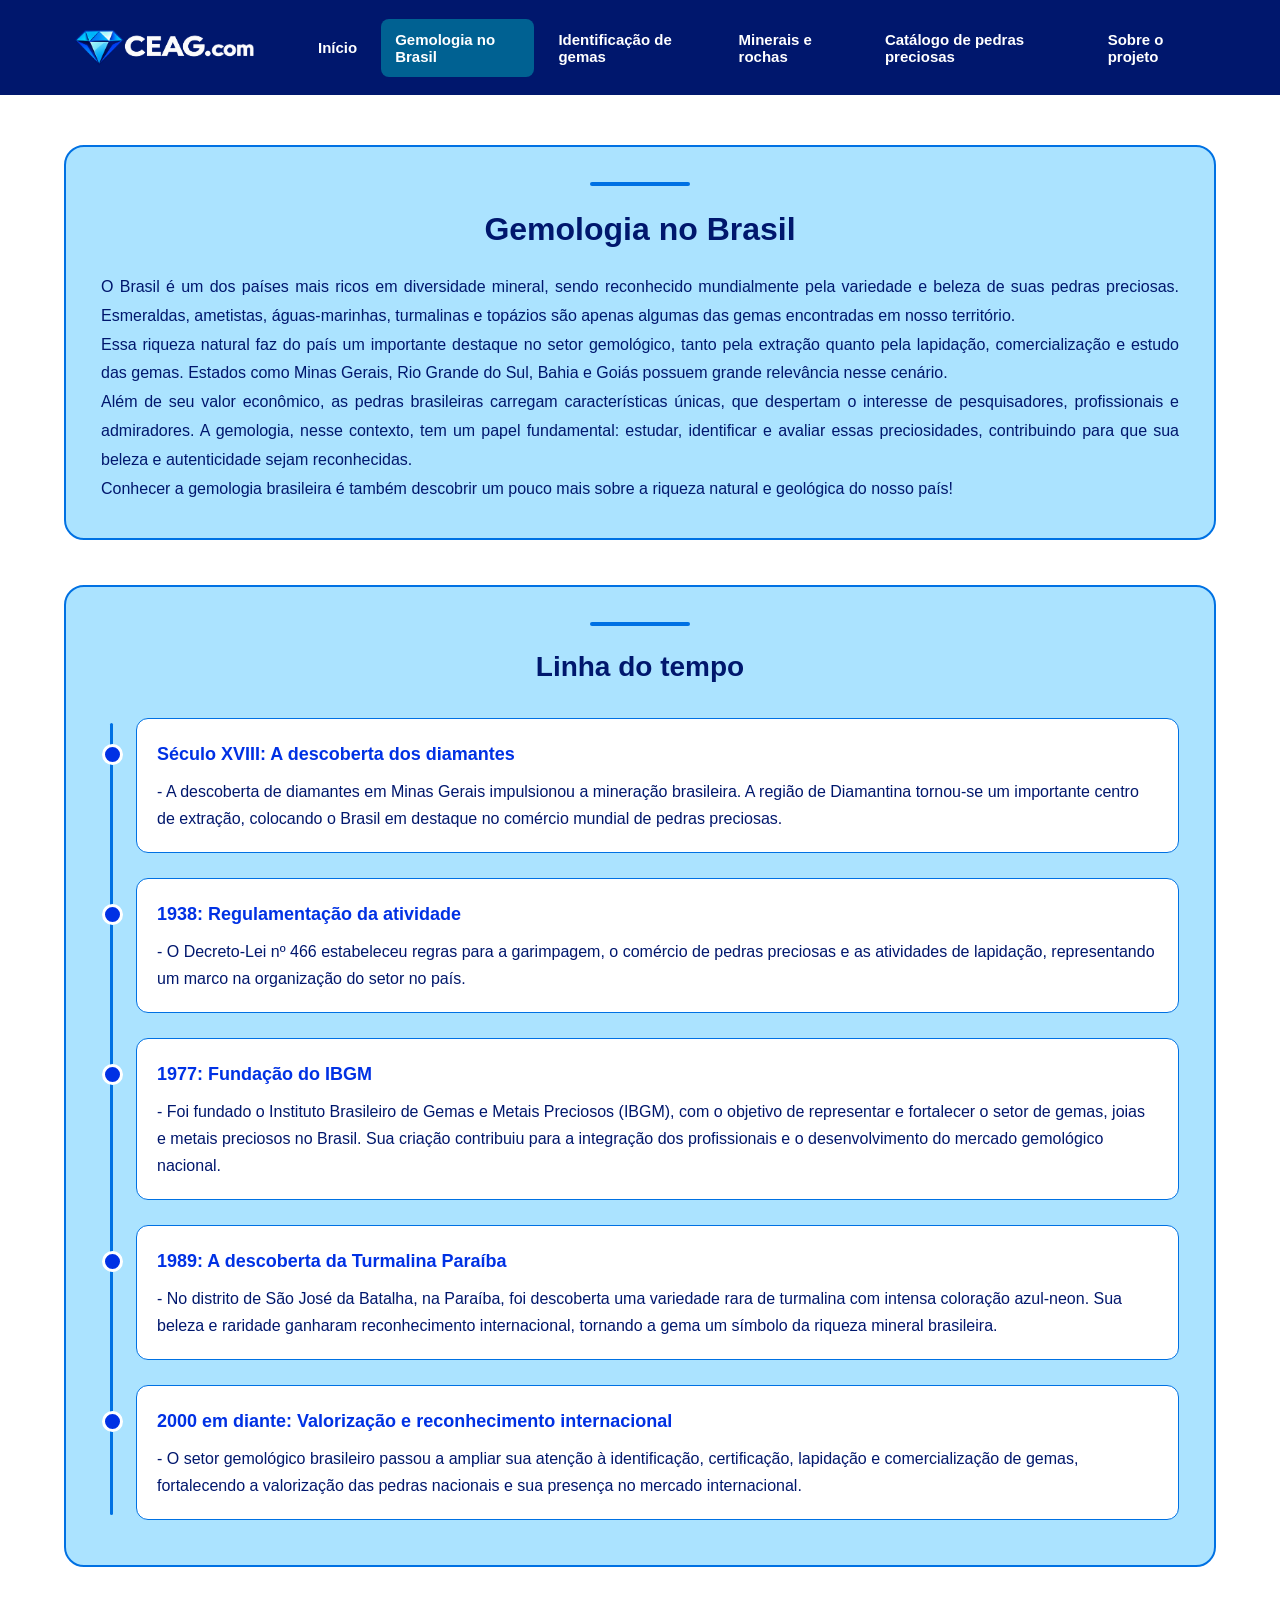
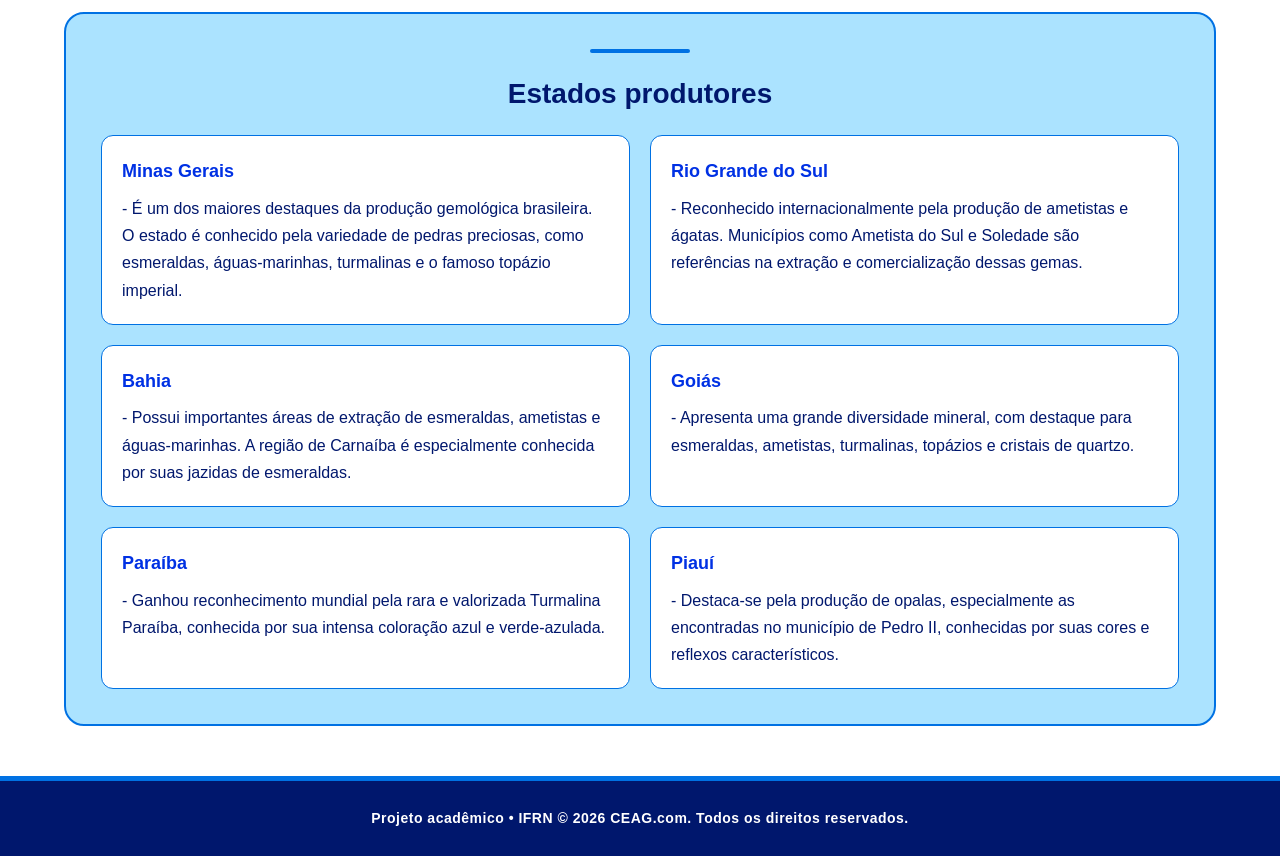
==== commit 591f2a05: "Correções" ====
--- a/gemologia/front-end/brasil.html
+++ b/gemologia/front-end/brasil.html
@@ -16,7 +16,7 @@
             <nav>
                 <ul>
                     <li><a href="index.html">Início</a></li>
-                    <li><a href="brasil.html">Gemologia no Brasil</a></li>
+                    <li><a href="brasil.html" aria-current="page">Gemologia no Brasil</a></li>
                     <li><a href="identificacao.html">Identificação de gemas</a></li>
                     <li><a href="minerais.html">Minerais e rochas</a></li>
                     <li><a href="catalogo.html">Catálogo de pedras preciosas</a></li>
--- a/gemologia/front-end/css/style.css
+++ b/gemologia/front-end/css/style.css
@@ -1041,6 +1041,56 @@
 }
 
 /* PÁGINA SOBRE O PROJETO */
+.sobre-informacoes {
+    width: 85%;
+    max-width: 1100px;
+    margin: 60px auto;
+    padding: 40px 45px;
+    background-color: var(--cor-primaria);
+    color: var(--cor-texto);
+    border: 1px solid var(--cor-terciaria);
+    border-left: 8px solid var(--cor-secundaria);
+    border-radius: 16px;
+}
+
+.sobre-informacoes hr {
+    width: 140px;
+    height: 4px;
+    margin: 0 0 30px;
+    background-color: var(--cor-secundaria);
+    border: none;
+    border-radius: 10px;
+}
+
+.sobre-informacoes h1 {
+    margin: 0 0 25px;
+    color: var(--cor-texto);
+    font-size: 2rem;
+    text-align: left;
+}
+
+.sobre-informacoes p {
+    margin: 0;
+    color: var(--cor-texto);
+    font-size: 1.05rem;
+    line-height: 1.9;
+    text-align: justify;
+}
+
+.sobre-informacoes p strong {
+    color: var(--cor-clara);
+    font-weight: 700;
+    background-color: var(--cor-secundaria);
+    padding: 2px 6px;
+    border-radius: 4px;
+}
+/* FORMULÁRIO */
+form {
+    display: flex;
+    flex-direction: column;
+    gap: 12px;
+}
+
 .sobre-contato {
     width: 85%;
     max-width: 850px;
@@ -1124,13 +1174,6 @@
 .sobre-botao:hover {
     background-color: var(--cor-secundaria);
 }
-/* FORMULÁRIO */
-form {
-    display: flex;
-    flex-direction: column;
-    gap: 12px;
-}
-
 /* RODAPÉ */
 
  footer {
@@ -1149,4 +1192,137 @@
     line-height: 1.8;
     text-align: center;
     margin: 0 auto;
-}+}
+
+/* RESPONSIVIDADE */
+img { max-width: 100%; height: auto; }
+@media (min-width: 1400px) {
+    /* TELAS GRANDES */
+    main, .pagina-brasil main { max-width: 1250px; }
+    .catalogo-system { max-width: 1250px; padding: 45px; }
+    .pagina-minerais .amostras { grid-template-columns: repeat(4, minmax(0, 1fr)); }
+    .catalogo1, .catalogo2, .catalogo3, .catalogo4, .catalogo5 { grid-template-columns: repeat(4, minmax(0, 1fr)); gap: 28px; }
+}
+@media (max-width: 1200px) {
+    /* NOTEBOOKS */
+    main, .pagina-brasil main { width: 92%; }
+    .logoBarra { padding: 12px 3%; gap: 15px; }
+    .logo { margin-right: 15px; }
+    .logo img { width: 160px; height: 55px; }
+    .logoBarra nav ul { justify-content: center; gap: 4px; flex-wrap: wrap; }
+    .logoBarra nav ul li a { padding: 9px 10px; font-size: 13px; }
+    .pagina-minerais .divMinRoc { gap: 20px; }
+    .pagina-minerais .divMinerais, .pagina-minerais .divRochas { width: calc(50% - 10px); padding: 20px; }
+    .pagina-minerais .amostras { grid-template-columns: repeat(3, minmax(0, 1fr)); gap: 22px 18px; }
+    .catalogo-system { width: 94%; padding: 30px; }
+    .catalogo1, .catalogo2, .catalogo3, .catalogo4, .catalogo5 { grid-template-columns: repeat(3, minmax(0, 1fr)); gap: 22px; }
+}
+@media (max-width: 900px) {
+    /* TABLETS */
+    main, .pagina-brasil main { width: 94%; margin: 30px auto; }
+    .logoBarra { flex-wrap: wrap; justify-content: center; gap: 8px; padding: 10px 3%; }
+    .logo { margin: 0; }
+    .logo img { width: 145px; height: 50px; }
+    .logoBarra nav { flex: 1 1 100%; width: 100%; }
+    .logoBarra nav ul { justify-content: center; flex-wrap: wrap; gap: 3px; }
+    .logoBarra nav ul li a { padding: 8px 10px; font-size: 13px; }
+    .pagina-inicio .inicio-apresentacao { padding: 32px; margin-bottom: 40px; }
+    .pagina-inicio .inicio-conteudo ul { grid-template-columns: repeat(2, minmax(0, 1fr)); gap: 15px; }
+    .pagina-inicio .inicio-conteudo li { padding: 20px; }
+    .pagina-inicio .galeria a { gap: 14px; }
+    .pagina-inicio .galeria img { height: 190px; padding: 12px; }
+    .intro-brasil, .linha-tempo, .estados-produtores { padding: 25px; margin-bottom: 30px; }
+    .estados-produtores ul { grid-template-columns: repeat(2, minmax(0, 1fr)); gap: 15px; }
+    .intro-minerais { width: 92%; padding: 30px; }
+    .pagina-minerais .divMinRoc { flex-wrap: wrap; }
+    .pagina-minerais .divMinerais, .pagina-minerais .divRochas { width: 100%; }
+    .pagina-minerais .amostras { grid-template-columns: repeat(3, minmax(0, 1fr)); gap: 20px 15px; }
+    .pagina-minerais .rocha img, .pagina-minerais .mineral img { height: 170px; }
+    .pagina-identificacao main, .pagina-catalogo main { padding: 25px 3%; }
+    .pagina-identificacao .introducao-identificacao, .pagina-identificacao .propriedade-identificacao, .pagina-catalogo .botoes-catalogo { padding: 25px; }
+    .catalogo-system { width: 100%; padding: 25px; }
+    .categoria-pedras { gap: 18px; }
+    .categoria-pedras h2 { font-size: 25px; }
+    .catalogo1, .catalogo2, .catalogo3, .catalogo4, .catalogo5 { grid-template-columns: repeat(3, minmax(0, 1fr)); gap: 18px; }
+    .pedra-card { padding: 12px; }
+}
+@media (max-width: 600px) {
+    /* CELULARES */
+    main, .pagina-brasil main { width: 94%; margin: 22px auto; }
+    h1, .intro-minerais h1, .pagina-identificacao .introducao-identificacao h1, .pagina-catalogo .botoes-catalogo h1 { font-size: 26px; }
+    h2, .pagina-identificacao .propriedade-identificacao h2 { font-size: 22px; }
+    h3 { font-size: 18px; }
+    p, .intro-brasil p, .intro-minerais p, .pagina-identificacao .introducao-identificacao p, .pagina-identificacao .propriedade-identificacao p { font-size: 15px; line-height: 1.7; text-align: left; }
+    section { margin-bottom: 30px; }
+    .logoBarra { flex-wrap: wrap; justify-content: center; gap: 5px; padding: 8px 3%; }
+    .logo { margin: 0; }
+    .logo img { width: 125px; height: 42px; }
+    .logoBarra nav { flex: 1 1 100%; width: 100%; }
+    .logoBarra nav ul { flex-direction: row; justify-content: center; align-items: center; flex-wrap: wrap; gap: 3px; }
+    .logoBarra nav ul li, .logoBarra nav ul li a { width: auto; }
+    .logoBarra nav ul li a { padding: 7px 9px; font-size: 12px; border-radius: 6px; }
+    .pagina-inicio .inicio-apresentacao { padding: 22px 18px; border-radius: 12px; margin-bottom: 30px; }
+    .pagina-inicio .inicio-apresentacao p { margin-bottom: 20px; }
+    .pagina-inicio .inicio-apresentacao > a, .pagina-inicio .inicio-gemas > a { padding: 12px 18px; }
+    .pagina-inicio .inicio-conteudo { margin-bottom: 35px; }
+    .pagina-inicio .inicio-conteudo h2, .pagina-inicio .inicio-gemas h2 { margin-bottom: 20px; }
+    .pagina-inicio .inicio-conteudo ul { grid-template-columns: 1fr; gap: 12px; }
+    .pagina-inicio .inicio-conteudo li { padding: 18px; }
+    .pagina-inicio .inicio-gemas { margin-bottom: 35px; }
+    .pagina-inicio .galeria a { flex-direction: column; gap: 12px; }
+    .pagina-inicio .galeria img { width: 100%; height: 180px; }
+    .intro-brasil, .linha-tempo, .estados-produtores { padding: 18px; border-radius: 14px; margin-bottom: 22px; }
+    .intro-brasil h1, .linha-tempo h2, .estados-produtores h2 { text-align: left; font-size: 23px; }
+    .linha-tempo ul { padding-left: 28px; }
+    .linha-tempo li { padding: 15px; margin-bottom: 15px; }
+    .linha-tempo li::before { left: -28px; }
+    .estados-produtores ul { grid-template-columns: 1fr; gap: 12px; }
+    .estados-produtores li { padding: 16px; }
+    .intro-minerais { width: 94%; padding: 22px 18px; margin: 25px auto; border-left-width: 5px; border-radius: 12px; }
+    .intro-minerais hr { margin-bottom: 20px; }
+    .pagina-minerais .divMinRoc { flex-direction: column; gap: 18px; }
+    .pagina-minerais .divMinerais, .pagina-minerais .divRochas { width: 100%; padding: 16px; grid-template-columns: repeat(2, minmax(0, 1fr)); grid-template-rows: auto; gap: 12px; }
+    .pagina-minerais .divMinerais h2, .pagina-minerais .divRochas h2 { grid-column: 1 / -1; grid-row: auto; font-size: 21px; }
+    .pagina-minerais .divMinerais img, .pagina-minerais .divRochas img { grid-row: auto; height: 85px; }
+    .pagina-minerais .divMinerais ul, .pagina-minerais .divRochas ul { grid-column: 1 / -1; margin-top: 5px; }
+    .pagina-minerais .divMinerais li, .pagina-minerais .divRochas li { padding: 12px; font-size: 14px; }
+    .pagina-minerais .secao-galeria { padding: 16px; margin: 25px 0; border-radius: 12px; }
+    .pagina-minerais .secao-galeria h2 { font-size: 21px; margin-bottom: 18px; }
+    .pagina-minerais .opcoes-amostras { gap: 8px; margin-bottom: 20px; }
+    .pagina-minerais .opcoes-amostras button { padding: 9px 14px; font-size: 13px; }
+    .pagina-minerais .amostras { grid-template-columns: repeat(2, minmax(0, 1fr)); gap: 16px 10px; margin: 22px 0; }
+    .pagina-minerais .rocha img, .pagina-minerais .mineral img { height: 135px; padding: 8px; }
+    .pagina-minerais .rocha span, .pagina-minerais .mineral span { font-size: 12px; text-align: center; }
+    .pagina-identificacao main, .pagina-catalogo main { padding: 18px 0; }
+    .pagina-identificacao .introducao-identificacao, .pagina-identificacao .propriedade-identificacao, .pagina-catalogo .botoes-catalogo { padding: 20px; margin-bottom: 22px; border-radius: 10px; }
+    .pagina-identificacao .introducao-identificacao h1 { font-size: 25px; }
+    .pagina-identificacao .propriedade-identificacao h2 { font-size: 21px; }
+    .pagina-identificacao .propriedade-identificacao h3 { margin-top: 18px; }
+    .pagina-identificacao .propriedade-identificacao p { margin-left: 0; }
+    .pagina-identificacao .escala-mohs-identificacao table { display: block; width: 100%; overflow-x: auto; }
+    .pagina-identificacao .escala-mohs-identificacao th, .pagina-identificacao .escala-mohs-identificacao td { padding: 9px; font-size: 13px; }
+    .pagina-catalogo .botoes-catalogo h1 { font-size: 25px; }
+    .pagina-catalogo .opcoes { justify-content: center; gap: 9px; }
+    .pagina-catalogo .opcoes button { padding: 10px 14px; font-size: 14px; }
+    .catalogo-system { width: 100%; padding: 16px; margin: 22px auto; border-radius: 15px; }
+    .catalogo-system hr { width: 65%; margin-bottom: 22px; }
+    .cat { gap: 28px; padding: 18px 0; }
+    .categoria-pedras { gap: 15px; }
+    .categoria-pedras h2 { font-size: 21px; padding-bottom: 12px; }
+    .catalogo1, .catalogo2, .catalogo3, .catalogo4, .catalogo5 { grid-template-columns: repeat(2, minmax(0, 1fr)); gap: 12px; }
+    .pedra-card { padding: 9px; border-radius: 10px; }
+    .sobre-informacoes, .sobre-contato { width: 100%; padding: 18px; }
+}
+@media (max-width: 380px) {
+    /* CELULARES PEQUENOS */
+    main, .pagina-brasil main { width: 92%; }
+    .logo img { width: 105px; height: 38px; }
+    .logoBarra nav ul li a { padding: 6px 7px; font-size: 11px; }
+    .pagina-inicio .inicio-apresentacao { padding: 18px 15px; }
+    .pagina-minerais .amostras { grid-template-columns: 1fr; }
+    .pagina-minerais .rocha img, .pagina-minerais .mineral img { height: 175px; }
+    .catalogo-system { padding: 12px; }
+    .catalogo1, .catalogo2, .catalogo3, .catalogo4, .catalogo5 { grid-template-columns: 1fr; gap: 14px; }
+    .pedra-card { padding: 14px; }
+    .intro-brasil, .linha-tempo, .estados-produtores, .pagina-identificacao .introducao-identificacao, .pagina-identificacao .propriedade-identificacao { padding: 16px; }
+}
